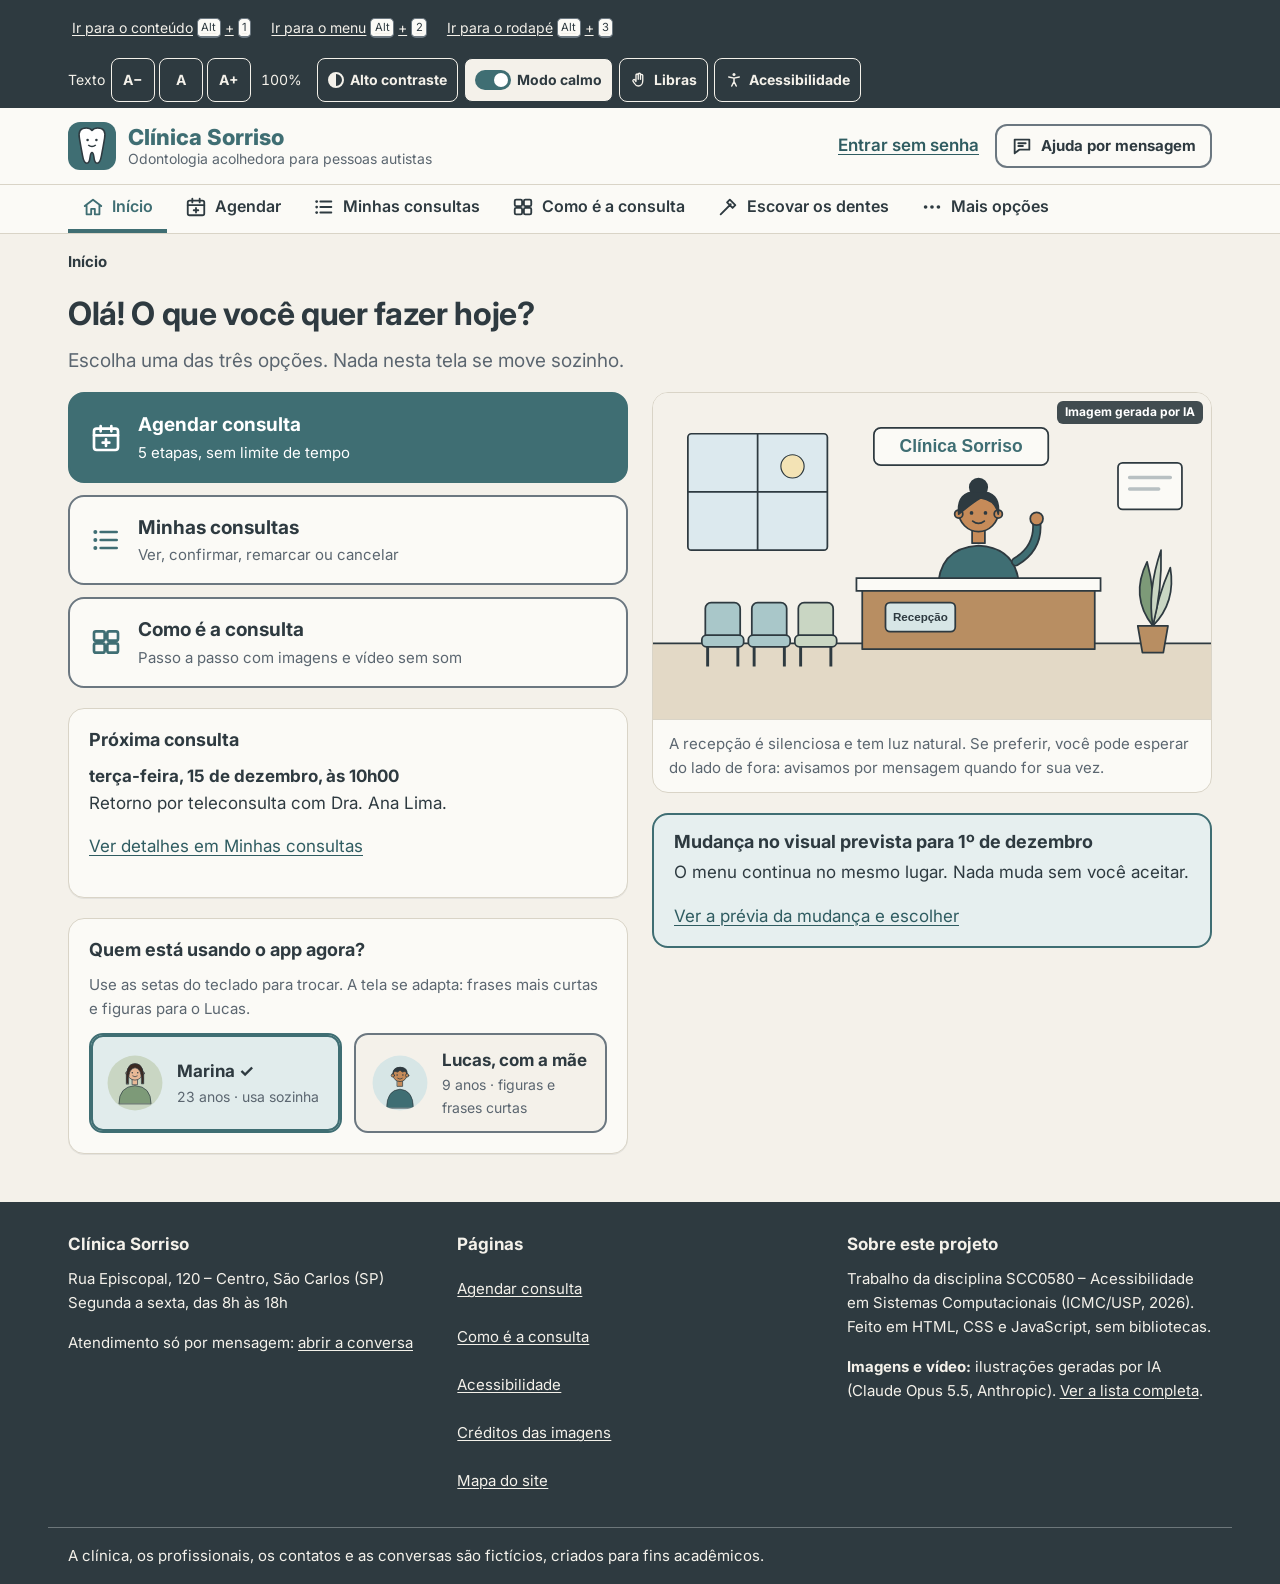
==== index.html @ 2f105e75 "Adiciona protótipo acessível da clínica para público com TEA" ====
<!doctype html>
<html lang="pt-BR" data-tema="claro" class="calmo">
<head>
<meta charset="utf-8">
<meta name="viewport" content="width=device-width, initial-scale=1">
<title>Início · Clínica Sorriso</title>
<meta name="description" content="Clínica Sorriso: agende consultas odontológicas, prepare-se com histórias sociais e fale com a clínica só por mensagem. Projeto acessível para pessoas autistas.">
<meta name="theme-color" content="#3F6E73">
<link rel="icon" href="img/logo.svg" type="image/svg+xml">
<link rel="preconnect" href="https://fonts.googleapis.com">
<link rel="preconnect" href="https://fonts.gstatic.com" crossorigin>
<link href="https://fonts.googleapis.com/css2?family=Inter:wght@400;500;600;700;800&amp;display=swap" rel="stylesheet">
<link rel="stylesheet" href="css/estilo.css">
<script>
/* Aplica as preferências salvas antes de desenhar a página (evita "piscar" de tema/tamanho). */
(function(){try{var p=JSON.parse(localStorage.getItem('sorriso:v1')||'{}').prefs||{};var h=document.documentElement;
if(p.fonte)h.style.fontSize=p.fonte+'%';if(p.tema)h.dataset.tema=p.tema;if(p.calmo===false)h.classList.remove('calmo');
if(p.espaco)h.classList.add('espaco');if(p.perfil)h.dataset.perfil=p.perfil;}catch(e){}})();
</script>
</head>
<body>

<!-- Ícones (decorativos, sempre acompanhados de texto) -->
<svg class="sprite" aria-hidden="true" focusable="false">
  <symbol id="i-inicio" viewBox="0 0 24 24"><path d="M3 11 12 4l9 7M5 10v10h5v-6h4v6h5V10" fill="none" stroke="currentColor" stroke-width="2" stroke-linecap="round" stroke-linejoin="round"/></symbol>
  <symbol id="i-agendar" viewBox="0 0 24 24"><rect x="3" y="5" width="18" height="16" rx="2" fill="none" stroke="currentColor" stroke-width="2"/><path d="M3 10h18M8 3v4M16 3v4M12 13v5M9.5 15.5h5" fill="none" stroke="currentColor" stroke-width="2" stroke-linecap="round"/></symbol>
  <symbol id="i-consultas" viewBox="0 0 24 24"><path d="M8 6h12M8 12h12M8 18h12" fill="none" stroke="currentColor" stroke-width="2" stroke-linecap="round"/><circle cx="4" cy="6" r="1.5" fill="currentColor"/><circle cx="4" cy="12" r="1.5" fill="currentColor"/><circle cx="4" cy="18" r="1.5" fill="currentColor"/></symbol>
  <symbol id="i-historia" viewBox="0 0 24 24"><rect x="3" y="4" width="8" height="7" rx="1.5" fill="none" stroke="currentColor" stroke-width="2"/><rect x="13" y="4" width="8" height="7" rx="1.5" fill="none" stroke="currentColor" stroke-width="2"/><rect x="3" y="13" width="8" height="7" rx="1.5" fill="none" stroke="currentColor" stroke-width="2"/><rect x="13" y="13" width="8" height="7" rx="1.5" fill="none" stroke="currentColor" stroke-width="2"/></symbol>
  <symbol id="i-escova" viewBox="0 0 24 24"><path d="M4 20 15 9M14 4l6 6-3 3-6-6z" fill="none" stroke="currentColor" stroke-width="2" stroke-linecap="round" stroke-linejoin="round"/></symbol>
  <symbol id="i-ajuda" viewBox="0 0 24 24"><path d="M4 5h16v11H9l-5 4z" fill="none" stroke="currentColor" stroke-width="2" stroke-linejoin="round"/><path d="M8 9h8M8 12h5" stroke="currentColor" stroke-width="2" stroke-linecap="round"/></symbol>
  <symbol id="i-mais" viewBox="0 0 24 24"><circle cx="5" cy="12" r="2" fill="currentColor"/><circle cx="12" cy="12" r="2" fill="currentColor"/><circle cx="19" cy="12" r="2" fill="currentColor"/></symbol>
  <symbol id="i-video" viewBox="0 0 24 24"><rect x="3" y="6" width="13" height="12" rx="2" fill="none" stroke="currentColor" stroke-width="2"/><path d="M16 10l5-3v10l-5-3" fill="none" stroke="currentColor" stroke-width="2" stroke-linejoin="round"/></symbol>
  <symbol id="i-ajustes" viewBox="0 0 24 24"><path d="M4 7h10M18 7h2M4 17h4M12 17h8" stroke="currentColor" stroke-width="2" stroke-linecap="round"/><circle cx="16" cy="7" r="2" fill="none" stroke="currentColor" stroke-width="2"/><circle cx="10" cy="17" r="2" fill="none" stroke="currentColor" stroke-width="2"/></symbol>
  <symbol id="i-novidades" viewBox="0 0 24 24"><path d="M12 3v3M12 18v3M3 12h3M18 12h3M6 6l2 2M16 16l2 2M6 18l2-2M16 8l2-2" stroke="currentColor" stroke-width="2" stroke-linecap="round"/></symbol>
  <symbol id="i-acess" viewBox="0 0 24 24"><circle cx="12" cy="4.5" r="2" fill="currentColor"/><path d="M5 8l7 1.5L19 8M12 9.5V14l-3 6M12 14l3 6" fill="none" stroke="currentColor" stroke-width="2" stroke-linecap="round" stroke-linejoin="round"/></symbol>
  <symbol id="i-mapa" viewBox="0 0 24 24"><path d="M9 4 3 6v14l6-2 6 2 6-2V4l-6 2zM9 4v14M15 6v14" fill="none" stroke="currentColor" stroke-width="2" stroke-linejoin="round"/></symbol>
  <symbol id="i-cadeado" viewBox="0 0 24 24"><rect x="5" y="10" width="14" height="10" rx="2" fill="none" stroke="currentColor" stroke-width="2"/><path d="M8 10V7a4 4 0 0 1 8 0v3" fill="none" stroke="currentColor" stroke-width="2"/></symbol>
  <symbol id="i-check" viewBox="0 0 24 24"><path d="M5 12.5 10 17l9-10" fill="none" stroke="currentColor" stroke-width="2.5" stroke-linecap="round" stroke-linejoin="round"/></symbol>
  <symbol id="i-alerta" viewBox="0 0 24 24"><path d="M12 3 2 20h20z" fill="none" stroke="currentColor" stroke-width="2" stroke-linejoin="round"/><path d="M12 10v4M12 17v.5" stroke="currentColor" stroke-width="2" stroke-linecap="round"/></symbol>
  <symbol id="i-som" viewBox="0 0 24 24"><path d="M4 9h4l5-4v14l-5-4H4z" fill="none" stroke="currentColor" stroke-width="2" stroke-linejoin="round"/><path d="M16 9a4 4 0 0 1 0 6" fill="none" stroke="currentColor" stroke-width="2" stroke-linecap="round"/></symbol>
  <symbol id="i-seta" viewBox="0 0 24 24"><path d="m9 6 6 6-6 6" fill="none" stroke="currentColor" stroke-width="2" stroke-linecap="round" stroke-linejoin="round"/></symbol>
  <symbol id="i-libras" viewBox="0 0 24 24"><path d="M8 13V5.5a1.5 1.5 0 0 1 3 0V11M11 10V4.5a1.5 1.5 0 0 1 3 0V11M14 10.5V6a1.5 1.5 0 0 1 3 0v7c0 4-2.5 7-6 7-2.5 0-4-1.5-5.5-4L4 13.5a1.5 1.5 0 0 1 2.5-1.6L8 14" fill="none" stroke="currentColor" stroke-width="1.8" stroke-linecap="round" stroke-linejoin="round"/></symbol>
</svg>

<!-- ============================= CABEÇALHO ============================= -->
<header class="topo" id="topo">
  <div class="barra-acess">
    <div class="largura barra-acess__linha">
      <nav class="atalhos" aria-label="Atalhos de teclado">
        <ul>
          <li><a href="#conteudo" data-pular="conteudo">Ir para o conteúdo <kbd>Alt</kbd>+<kbd>1</kbd></a></li>
          <li><a href="#menu" data-pular="menu">Ir para o menu <kbd>Alt</kbd>+<kbd>2</kbd></a></li>
          <li><a href="#rodape" data-pular="rodape">Ir para o rodapé <kbd>Alt</kbd>+<kbd>3</kbd></a></li>
        </ul>
      </nav>
      <div class="ferramentas" role="group" aria-label="Recursos de acessibilidade">
        <div class="fonte" role="group" aria-label="Tamanho do texto">
          <span class="fonte__rot" aria-hidden="true">Texto</span>
          <button type="button" class="btn-ferr" id="fonte-menos">A−<span class="sr-only"> (diminuir o texto)</span></button>
          <button type="button" class="btn-ferr" id="fonte-padrao">A<span class="sr-only"> (texto no tamanho padrão)</span></button>
          <button type="button" class="btn-ferr" id="fonte-mais">A+<span class="sr-only"> (aumentar o texto)</span></button>
          <output id="fonte-valor" class="fonte__valor" aria-live="polite">100%</output>
        </div>
        <button type="button" class="btn-ferr btn-ferr--largo" id="btn-contraste" aria-pressed="false">
          <span class="ico-contraste" aria-hidden="true"></span>Alto contraste
        </button>
        <button type="button" class="btn-ferr btn-ferr--largo" id="btn-calmo" role="switch" aria-checked="true" aria-describedby="calmo-dica">
          <span class="sw" aria-hidden="true"></span>Modo calmo
        </button>
        <span id="calmo-dica" class="sr-only">Quando ligado, nada se move sozinho na tela.</span>
        <button type="button" class="btn-ferr btn-ferr--largo" id="btn-libras">
          <svg class="ico" aria-hidden="true"><use href="#i-libras"/></svg>Libras
        </button>
        <a class="btn-ferr btn-ferr--largo ferr-acess" href="#/acessibilidade">
          <svg class="ico" aria-hidden="true"><use href="#i-acess"/></svg>Acessibilidade
        </a>
      </div>
    </div>
  </div>

  <div class="largura marca-linha">
    <a class="marca" href="#/inicio">
      <img src="img/logo.svg" alt="" width="48" height="48">
      <span class="marca__txt"><span class="marca__nome">Clínica Sorriso</span><span class="marca__sub">Odontologia acolhedora para pessoas autistas</span></span>
      <span class="sr-only">(página inicial)</span>
    </a>
    <div class="marca-linha__acoes">
      <a class="usuario" href="#/entrar" id="link-usuario">Entrar sem senha</a>
      <a class="btn btn--sec btn--peq" href="#/ajuda">
        <svg class="ico" aria-hidden="true"><use href="#i-ajuda"/></svg>Ajuda por mensagem
      </a>
    </div>
  </div>

  <nav id="menu" class="menu" aria-label="Menu principal" tabindex="-1">
    <div class="largura">
      <ul class="menu__lista">
        <li><a class="menu__item" href="#/inicio" data-rota="inicio"><svg class="ico" aria-hidden="true"><use href="#i-inicio"/></svg><span>Início</span></a></li>
        <li><a class="menu__item" href="#/agendar" data-rota="agendar"><svg class="ico" aria-hidden="true"><use href="#i-agendar"/></svg><span>Agendar</span></a></li>
        <li><a class="menu__item" href="#/consultas" data-rota="consultas"><svg class="ico" aria-hidden="true"><use href="#i-consultas"/></svg><span>Minhas consultas</span></a></li>
        <li class="so-largo"><a class="menu__item" href="#/como-e" data-rota="como-e"><svg class="ico" aria-hidden="true"><use href="#i-historia"/></svg><span>Como é a consulta</span></a></li>
        <li class="so-largo"><a class="menu__item" href="#/atividades" data-rota="atividades"><svg class="ico" aria-hidden="true"><use href="#i-escova"/></svg><span>Escovar os dentes</span></a></li>
        <li class="menu__mais">
          <button type="button" class="menu__item" id="btn-mais" aria-expanded="false" aria-controls="submenu-mais">
            <svg class="ico" aria-hidden="true"><use href="#i-mais"/></svg><span>Mais opções</span>
          </button>
          <ul class="submenu" id="submenu-mais" hidden>
            <li class="so-estreito"><a href="#/como-e" data-rota="como-e"><svg class="ico" aria-hidden="true"><use href="#i-historia"/></svg>Como é a consulta</a></li>
            <li class="so-estreito"><a href="#/atividades" data-rota="atividades"><svg class="ico" aria-hidden="true"><use href="#i-escova"/></svg>Escovar os dentes</a></li>
            <li><a href="#/teleconsulta" data-rota="teleconsulta"><svg class="ico" aria-hidden="true"><use href="#i-video"/></svg>Teleconsulta</a></li>
            <li><a href="#/ajuda" data-rota="ajuda"><svg class="ico" aria-hidden="true"><use href="#i-ajuda"/></svg>Ajuda por mensagem</a></li>
            <li><a href="#/novidades" data-rota="novidades"><svg class="ico" aria-hidden="true"><use href="#i-novidades"/></svg>Novidades do app</a></li>
            <li><a href="#/ajustes" data-rota="ajustes"><svg class="ico" aria-hidden="true"><use href="#i-ajustes"/></svg>Preferências</a></li>
            <li><a href="#/acessibilidade" data-rota="acessibilidade"><svg class="ico" aria-hidden="true"><use href="#i-acess"/></svg>Acessibilidade</a></li>
            <li><a href="#/mapa" data-rota="mapa"><svg class="ico" aria-hidden="true"><use href="#i-mapa"/></svg>Mapa do site</a></li>
          </ul>
        </li>
      </ul>
    </div>
  </nav>
</header>

<div class="faixa-bloqueio" id="faixa-bloqueio" hidden>
  <div class="largura faixa-bloqueio__linha">
    <svg class="ico" aria-hidden="true"><use href="#i-cadeado"/></svg>
    <p><strong>Modo bloqueado ligado.</strong> Só “Como é a consulta” e “Escovar os dentes” estão abertos.</p>
    <button type="button" class="btn btn--sec btn--peq" id="btn-desbloquear">Desbloquear (adulto)</button>
  </div>
</div>

<!-- ============================= CONTEÚDO ============================= -->
<main id="conteudo" tabindex="-1">
  <div class="largura">
    <nav class="trilha" aria-label="Você está aqui">
      <ol id="trilha-lista"></ol>
    </nav>
    <p class="mensagem-geral" id="mensagem-geral" role="status" aria-live="polite"></p>

    <!-- ===================== INÍCIO ===================== -->
    <section class="vista" data-rota="inicio" aria-labelledby="t-inicio">
      <div class="inicio-topo">
        <div>
          <h1 id="t-inicio" tabindex="-1"><span id="saudacao">Olá!</span> O que você quer fazer hoje?</h1>
          <p class="lead txt-marina">Escolha uma das três opções. Nada nesta tela se move sozinho.</p>
          <p class="lead txt-lucas">Escolha uma opção. Você pode ver a consulta antes de ir.</p>
        </div>
      </div>

      <div class="grade-inicio">
        <div class="pilha">
          <ul class="acoes" aria-label="Ações principais">
            <li class="txt-marina"><a class="acao acao--prim" href="#/agendar"><svg class="ico" aria-hidden="true"><use href="#i-agendar"/></svg><span><strong>Agendar consulta</strong><small>5 etapas, sem limite de tempo</small></span></a></li>
            <li class="txt-marina"><a class="acao" href="#/consultas"><svg class="ico" aria-hidden="true"><use href="#i-consultas"/></svg><span><strong>Minhas consultas</strong><small>Ver, confirmar, remarcar ou cancelar</small></span></a></li>
            <li class="txt-marina"><a class="acao" href="#/como-e"><svg class="ico" aria-hidden="true"><use href="#i-historia"/></svg><span><strong>Como é a consulta</strong><small>Passo a passo com imagens e vídeo sem som</small></span></a></li>
            <li class="txt-lucas"><a class="acao acao--prim" href="#/como-e"><svg class="ico" aria-hidden="true"><use href="#i-historia"/></svg><span><strong>Ver como é a consulta</strong><small>4 passos com figuras</small></span></a></li>
            <li class="txt-lucas"><a class="acao" href="#/atividades"><svg class="ico" aria-hidden="true"><use href="#i-escova"/></svg><span><strong>Escovar os dentes</strong><small>5 passos. Depois acaba.</small></span></a></li>
            <li class="txt-lucas"><a class="acao" href="#/consultas"><svg class="ico" aria-hidden="true"><use href="#i-consultas"/></svg><span><strong>Minha próxima consulta</strong><small>Dia, hora e com quem</small></span></a></li>
          </ul>

          <section class="cartao" aria-labelledby="t-prox">
            <h2 id="t-prox" class="cartao__tit">Próxima consulta</h2>
            <div id="prox-consulta"></div>
          </section>

          <section class="cartao cartao--perfil" aria-labelledby="t-perfil">
            <h2 id="t-perfil" class="cartao__tit">Quem está usando o app agora?</h2>
            <p class="dica" id="perfil-dica">Use as setas do teclado para trocar. A tela se adapta: frases mais curtas e figuras para o Lucas.</p>
            <div class="perfis" role="radiogroup" aria-labelledby="t-perfil" aria-describedby="perfil-dica" data-radiogroup="perfil">
              <div role="radio" aria-checked="true" tabindex="0" data-valor="marina" class="perfil">
                <img src="img/avatar-marina.svg" alt="Avatar da Marina: mulher de cabelo escuro e longo, blusa verde" width="64" height="64">
                <span><strong>Marina</strong><small>23 anos · usa sozinha</small></span>
              </div>
              <div role="radio" aria-checked="false" tabindex="-1" data-valor="lucas" class="perfil">
                <img src="img/avatar-lucas.svg" alt="Avatar do Lucas: menino de cabelo curto e camiseta azul-petróleo" width="64" height="64">
                <span><strong>Lucas, com a mãe</strong><small>9 anos · figuras e frases curtas</small></span>
              </div>
            </div>
          </section>
        </div>

        <div class="pilha">
          <figure class="fig">
            <span class="credito">Imagem gerada por IA</span>
            <img src="img/recepcao.svg" width="960" height="560" alt="Recepção da Clínica Sorriso: recepcionista acenando atrás do balcão, três cadeiras vazias, uma planta e janela com luz suave.">
            <figcaption>A recepção é silenciosa e tem luz natural. Se preferir, você pode esperar do lado de fora: avisamos por mensagem quando for sua vez.</figcaption>
          </figure>
          <aside class="aviso aviso--info" aria-labelledby="t-novid-curto">
            <h2 id="t-novid-curto" class="aviso__tit">Mudança no visual prevista para 1º de dezembro</h2>
            <p>O menu continua no mesmo lugar. Nada muda sem você aceitar.</p>
            <p><a href="#/novidades">Ver a prévia da mudança e escolher</a></p>
          </aside>
        </div>
      </div>
    </section>

    <!-- ===================== AGENDAR (caminho feliz) ===================== -->
    <section class="vista" data-rota="agendar" aria-labelledby="t-agendar" hidden>
      <h1 id="t-agendar" tabindex="-1">Agendar consulta</h1>
      <p class="lead">São 5 etapas. Não há limite de tempo: o que você preenche fica salvo neste aparelho, e você pode continuar depois.</p>

      <ol class="etapas" aria-label="Etapas do agendamento" id="etapas">
        <li data-etapa="1"><span class="etapas__n">1</span><span class="etapas__t">O quê</span></li>
        <li data-etapa="2"><span class="etapas__n">2</span><span class="etapas__t">Quando</span></li>
        <li data-etapa="3"><span class="etapas__n">3</span><span class="etapas__t">Conforto</span></li>
        <li data-etapa="4"><span class="etapas__n">4</span><span class="etapas__t">Seus dados</span></li>
        <li data-etapa="5"><span class="etapas__n">5</span><span class="etapas__t">Revisar</span></li>
      </ol>
      <p class="progresso-txt" id="progresso-txt">Etapa 1 de 5</p>

      <div class="resumo-erros" id="resumo-erros" tabindex="-1" hidden role="alert" aria-labelledby="resumo-erros-tit">
        <h2 id="resumo-erros-tit"><svg class="ico" aria-hidden="true"><use href="#i-alerta"/></svg><span></span></h2>
        <ul></ul>
      </div>

      <div class="aviso aviso--info" id="aviso-retomar" hidden>
        <p id="aviso-retomar-txt"></p>
        <button type="button" class="btn btn--sec btn--peq" id="btn-recomecar">Apagar o que preenchi e começar de novo</button>
      </div>

      <form id="form-agendar" novalidate>
        <!-- Etapa 1 -->
        <div class="etapa" data-etapa="1">
          <h2 tabindex="-1">Etapa 1 de 5: o que você precisa</h2>
          <fieldset class="campo-grupo" id="g-para">
            <legend>Para quem é a consulta? <span class="obrig">(obrigatório)</span></legend>
            <div class="opcoes">
              <label class="opcao"><input type="radio" name="para" value="mim" required><span>Para mim</span></label>
              <label class="opcao"><input type="radio" name="para" value="dependente"><span>Para um dependente (filho, filha ou pessoa sob minha responsabilidade)</span></label>
            </div>
            <p class="erro" id="erro-para" hidden></p>
          </fieldset>

          <div id="bloco-dependente" hidden>
            <div class="campo">
              <label for="dep-nome">Nome do dependente <span class="obrig">(obrigatório)</span></label>
              <input id="dep-nome" name="depNome" type="text" autocomplete="off" placeholder="Exemplo: Lucas Ferreira" aria-describedby="dep-nome-dica">
              <p class="dica" id="dep-nome-dica">Nome e sobrenome, como está no documento.</p>
              <p class="erro" id="erro-dep-nome" hidden></p>
            </div>
            <div class="campo">
              <label for="dep-nasc">Data de nascimento do dependente <span class="obrig">(obrigatório)</span></label>
              <input id="dep-nasc" name="depNasc" type="text" inputmode="numeric" placeholder="dd/mm/aaaa" maxlength="10" data-mascara="data" aria-describedby="dep-nasc-dica">
              <p class="dica" id="dep-nasc-dica">Só números. As barras aparecem sozinhas. Exemplo: 05/08/2017.</p>
              <p class="erro" id="erro-dep-nasc" hidden></p>
            </div>
          </div>

          <fieldset class="campo-grupo" id="g-tipo">
            <legend>Tipo de consulta <span class="obrig">(obrigatório)</span></legend>
            <div class="opcoes opcoes--cartao">
              <label class="opcao"><input type="radio" name="tipo" value="avaliacao"><span><strong>Avaliação e limpeza</strong><small>Cerca de 40 minutos. A dentista olha os dentes e faz a limpeza.</small></span></label>
              <label class="opcao"><input type="radio" name="tipo" value="retorno"><span><strong>Retorno</strong><small>Cerca de 20 minutos. Continuação de um tratamento.</small></span></label>
              <label class="opcao"><input type="radio" name="tipo" value="dor"><span><strong>Dor ou dente quebrado</strong><small>Cerca de 30 minutos. Atendimento no mesmo dia ou no dia seguinte.</small></span></label>
            </div>
            <p class="erro" id="erro-tipo" hidden></p>
          </fieldset>

          <fieldset class="campo-grupo" id="g-formato">
            <legend>Como você quer ser atendido? <span class="obrig">(obrigatório)</span></legend>
            <div class="opcoes">
              <label class="opcao"><input type="radio" name="formato" value="presencial"><span><strong>Na clínica</strong><small>Rua Episcopal, 120 – térreo, com rampa</small></span></label>
              <label class="opcao"><input type="radio" name="formato" value="tele"><span><strong>Teleconsulta</strong><small>Por vídeo, só áudio ou só mensagens. Você escolhe no dia. A câmera começa desligada.</small></span></label>
            </div>
            <p class="erro" id="erro-formato" hidden></p>
          </fieldset>
        </div>

        <!-- Etapa 2 -->
        <div class="etapa" data-etapa="2" hidden>
          <h2 tabindex="-1">Etapa 2 de 5: com quem e quando</h2>
          <fieldset class="campo-grupo" id="g-prof">
            <legend>Com qual profissional? <span class="obrig">(obrigatório)</span></legend>
            <div class="profs">
              <div class="prof">
                <img src="img/dra-ana.svg" width="320" height="320" alt="Retrato ilustrado da Dra. Ana Lima: mulher de óculos, cabelo castanho preso e jaleco branco.">
                <label class="opcao opcao--prof"><input type="radio" name="prof" value="ana"><span><strong>Dra. Ana Lima</strong><small>Clínica geral · atende adultos e adolescentes autistas há 8 anos · avisa antes de cada etapa</small></span></label>
              </div>
              <div class="prof">
                <img src="img/dr-rafael.svg" width="320" height="320" alt="Retrato ilustrado do Dr. Rafael Souza: homem negro de cabelo cacheado, barba curta e jaleco branco.">
                <label class="opcao opcao--prof"><input type="radio" name="prof" value="rafael"><span><strong>Dr. Rafael Souza</strong><small>Odontopediatria · crianças até 14 anos · deixa a criança tocar nos instrumentos antes</small></span></label>
              </div>
              <div class="prof">
                <img src="img/dra-helena.svg" width="320" height="320" alt="Retrato ilustrado da Dra. Helena Prado: mulher de cabelo longo e claro e jaleco branco.">
                <label class="opcao opcao--prof"><input type="radio" name="prof" value="helena"><span><strong>Dra. Helena Prado</strong><small>Ortodontia (aparelhos) · atende em horários de pouco movimento</small></span></label>
              </div>
            </div>
            <p class="erro" id="erro-prof" hidden></p>
          </fieldset>

          <div class="campo-grupo" id="g-dia">
            <h3 class="legenda" id="rot-dia">Escolha o dia <span class="obrig">(obrigatório)</span></h3>
            <p class="dica" id="dica-dia">Use as setas para mudar de dia. Mostramos só dias com horário livre.</p>
            <div class="chips" role="radiogroup" aria-labelledby="rot-dia" aria-describedby="dica-dia" aria-required="true" id="rg-dia" data-radiogroup="dia"></div>
            <p class="erro" id="erro-dia" hidden></p>
          </div>

          <div class="campo-grupo" id="g-hora">
            <h3 class="legenda" id="rot-hora">Escolha o horário <span class="obrig">(obrigatório)</span></h3>
            <p class="dica" id="dica-hora">Escolha primeiro o profissional e o dia.</p>
            <div class="chips" role="radiogroup" aria-labelledby="rot-hora" aria-describedby="dica-hora" aria-required="true" id="rg-hora" data-radiogroup="hora"></div>
            <p class="erro" id="erro-hora" hidden></p>
          </div>
        </div>

        <!-- Etapa 3 -->
        <div class="etapa" data-etapa="3" hidden>
          <h2 tabindex="-1">Etapa 3 de 5: como deixar a visita mais confortável</h2>
          <p>Esta etapa é opcional. A equipe recebe estas escolhas antes da consulta.</p>
          <fieldset class="campo-grupo">
            <legend>Marque o que ajuda você</legend>
            <div class="opcoes">
              <label class="opcao opcao--check"><input type="checkbox" name="conforto" value="silencio"><span>Sala mais silenciosa, sem música ambiente</span></label>
              <label class="opcao opcao--check"><input type="checkbox" name="conforto" value="luz"><span>Luz mais baixa e óculos escuros à disposição</span></label>
              <label class="opcao opcao--check"><input type="checkbox" name="conforto" value="avisar"><span>A dentista avisa antes de cada etapa e de cada barulho</span></label>
              <label class="opcao opcao--check"><input type="checkbox" name="conforto" value="esperar"><span>Esperar do lado de fora e receber mensagem quando for a vez</span></label>
              <label class="opcao opcao--check"><input type="checkbox" name="conforto" value="pausa"><span>Combinar um sinal para pedir pausa (levantar a mão)</span></label>
              <label class="opcao opcao--check"><input type="checkbox" name="conforto" value="fones"><span>Usar meus fones abafadores durante a consulta</span></label>
            </div>
          </fieldset>
          <div class="campo">
            <label for="obs">Algo mais que a equipe deve saber? <span class="opc">(opcional)</span></label>
            <textarea id="obs" name="obs" rows="4" maxlength="300" placeholder="Exemplo: não gosto do sabor de menta; prefiro que não toquem no meu rosto sem avisar." aria-describedby="obs-cont"></textarea>
            <p class="dica" id="obs-cont" aria-live="polite">Você pode escrever até 300 caracteres. Restam 300.</p>
          </div>
        </div>

        <!-- Etapa 4 -->
        <div class="etapa" data-etapa="4" hidden>
          <h2 tabindex="-1">Etapa 4 de 5: seus dados</h2>
          <div class="aviso aviso--ok" id="dados-salvos" hidden>
            <p><strong>Usamos os dados que você já salvou.</strong> Confira e mude o que precisar. Não há CAPTCHA nem senha.</p>
          </div>
          <p id="dados-entrar"><a href="#/entrar">Já tem cadastro? Entre sem senha, por um link no e-mail</a>, e os campos são preenchidos para você.</p>
          <p class="dica">Todos os campos desta etapa são obrigatórios, exceto quando indicado.</p>
          <div class="campo">
            <label for="nome">Nome completo</label>
            <input id="nome" name="nome" type="text" autocomplete="name" placeholder="Exemplo: Marina Oliveira" aria-required="true" aria-describedby="erro-nome">
            <p class="erro" id="erro-nome" hidden></p>
          </div>
          <div class="campo campo--meio">
            <label for="nasc">Data de nascimento</label>
            <input id="nasc" name="nasc" type="text" inputmode="numeric" autocomplete="bday" placeholder="dd/mm/aaaa" maxlength="10" data-mascara="data" aria-required="true" aria-describedby="nasc-dica erro-nasc">
            <p class="dica" id="nasc-dica">Só números. Exemplo: 14/03/2003.</p>
            <p class="erro" id="erro-nasc" hidden></p>
          </div>
          <div class="campo campo--meio">
            <label for="cpf">CPF</label>
            <input id="cpf" name="cpf" type="text" inputmode="numeric" placeholder="000.000.000-00" maxlength="14" data-mascara="cpf" aria-required="true" aria-describedby="cpf-dica erro-cpf">
            <p class="dica" id="cpf-dica">11 números. Pontos e traço aparecem sozinhos. Exemplo: 123.456.789-09.</p>
            <p class="erro" id="erro-cpf" hidden></p>
          </div>
          <div class="campo campo--meio">
            <label for="cel">Celular com DDD</label>
            <input id="cel" name="cel" type="tel" inputmode="numeric" autocomplete="tel-national" placeholder="(16) 99999-9999" maxlength="15" data-mascara="cel" aria-required="true" aria-describedby="cel-dica erro-cel">
            <p class="dica" id="cel-dica">Usamos só para mensagens de texto. Nunca ligamos sem você pedir.</p>
            <p class="erro" id="erro-cel" hidden></p>
          </div>
          <div class="campo campo--meio">
            <label for="email">E-mail</label>
            <input id="email" name="email" type="email" autocomplete="email" placeholder="exemplo@email.com" aria-required="true" aria-describedby="erro-email">
            <p class="erro" id="erro-email" hidden></p>
          </div>
          <fieldset class="campo-grupo" id="g-avisos">
            <legend>Como você quer receber os lembretes? <span class="opc">(escolha um ou mais)</span></legend>
            <div class="opcoes">
              <label class="opcao opcao--check"><input type="checkbox" name="avisos" value="email" checked><span>E-mail</span></label>
              <label class="opcao opcao--check"><input type="checkbox" name="avisos" value="sms"><span>Mensagem de texto (SMS)</span></label>
              <label class="opcao opcao--check"><input type="checkbox" name="avisos" value="whatsapp"><span>WhatsApp (só mensagem escrita)</span></label>
            </div>
            <p class="erro" id="erro-avisos" hidden></p>
          </fieldset>
          <div class="campo">
            <label class="opcao opcao--check opcao--solta" id="g-lgpd"><input type="checkbox" id="lgpd" name="lgpd" aria-describedby="lgpd-dica erro-lgpd"><span>Concordo que a Clínica Sorriso use estes dados só para marcar e lembrar a consulta.</span></label>
            <p class="dica" id="lgpd-dica">Seus dados não são vendidos nem usados para propaganda (Lei Geral de Proteção de Dados).</p>
            <p class="erro" id="erro-lgpd" hidden></p>
          </div>
        </div>

        <!-- Etapa 5 -->
        <div class="etapa" data-etapa="5" hidden>
          <h2 tabindex="-1">Etapa 5 de 5: confira antes de confirmar</h2>
          <p>Leia com calma. Para mudar algo, use o botão “Alterar” ao lado do item.</p>
          <dl class="resumo" id="resumo-agendamento"></dl>
          <div class="aviso aviso--info">
            <h3 class="aviso__tit">O que acontece quando você tocar em “Confirmar agendamento”</h3>
            <ol>
              <li>A consulta fica marcada e aparece em “Minhas consultas”.</li>
              <li>Você recebe um resumo pelos canais que escolheu.</li>
              <li>Você pode remarcar ou cancelar até 24 horas antes, sem custo e sem precisar ligar.</li>
            </ol>
          </div>
        </div>

        <div class="form-acoes">
          <button type="button" class="btn btn--sec" id="btn-voltar">Voltar para a etapa anterior</button>
          <button type="submit" class="btn btn--prim" id="btn-avancar">Continuar para a etapa 2</button>
        </div>
        <p class="salvo" id="salvo"></p>
      </form>
    </section>

    <!-- ===================== CONFIRMADO ===================== -->
    <section class="vista" data-rota="confirmado" aria-labelledby="t-confirmado" hidden>
      <div class="confirmado">
        <figure class="fig fig--peq">
          <span class="credito">Imagem gerada por IA</span>
          <img src="img/confirmado.svg" width="520" height="360" alt="Calendário com um grande sinal verde de confirmado.">
        </figure>
        <div>
          <h1 id="t-confirmado" tabindex="-1">Pronto! Sua consulta está marcada</h1>
          <p class="lead">Guardamos tudo em “Minhas consultas”. Abaixo está exatamente o que vai acontecer.</p>
        </div>
      </div>
      <div class="grade-2">
        <section class="cartao" aria-labelledby="t-conf-resumo">
          <h2 id="t-conf-resumo" class="cartao__tit">Resumo da consulta</h2>
          <dl class="resumo resumo--fixo" id="conf-resumo"></dl>
          <div class="botoes">
            <button type="button" class="btn btn--prim" id="btn-ics">Baixar lembrete para a agenda (arquivo .ics)</button>
            <a class="btn btn--sec" href="#/como-e">Ver como é a consulta, passo a passo</a>
          </div>
        </section>
        <section class="cartao" aria-labelledby="t-conf-depois">
          <h2 id="t-conf-depois" class="cartao__tit">O que acontece agora</h2>
          <ol class="passos-lista" id="conf-depois"></ol>
        </section>
      </div>
      <section class="cartao" aria-labelledby="t-chegar" id="bloco-chegar">
        <h2 id="t-chegar" class="cartao__tit">Como chegar</h2>
        <div class="grade-2 grade-2--meio">
          <figure class="fig">
            <span class="credito">Imagem gerada por IA</span>
            <img src="img/fachada.svg" width="960" height="520" alt="Fachada térrea da Clínica Sorriso, número 120, com porta de vidro, rampa com corrimão, placa de acessibilidade e uma árvore na calçada.">
          </figure>
          <div>
            <p><strong>Endereço:</strong> Rua Episcopal, 120 – Centro, São Carlos (SP). Prédio térreo, com rampa.</p>
            <p><strong>Ao chegar:</strong> a porta é de vidro e abre para dentro. A recepção fica logo à frente. Diga seu nome ou mostre a tela “Minhas consultas”.</p>
            <p><strong>Barulho:</strong> a rua tem pouco movimento antes das 10h.</p>
            <p><a href="https://www.openstreetmap.org/search?query=Rua%20Episcopal%2C%20S%C3%A3o%20Carlos%2C%20SP" target="_blank" rel="noopener">Abrir a rua no mapa OpenStreetMap <span class="sr-only">(abre em nova aba)</span><span aria-hidden="true"> ↗ (nova aba)</span></a></p>
          </div>
        </div>
      </section>
    </section>

    <!-- ===================== MINHAS CONSULTAS ===================== -->
    <section class="vista" data-rota="consultas" aria-labelledby="t-consultas" hidden>
      <h1 id="t-consultas" tabindex="-1">Minhas consultas</h1>
      <p class="lead">Aqui ficam as consultas marcadas e as que já aconteceram.</p>
      <div class="abas" data-abas>
        <div role="tablist" aria-label="Tipo de lista" class="abas__lista">
          <button role="tab" id="aba-proximas" aria-selected="true" aria-controls="painel-proximas" tabindex="0" type="button">Próximas</button>
          <button role="tab" id="aba-anteriores" aria-selected="false" aria-controls="painel-anteriores" tabindex="-1" type="button">Anteriores</button>
        </div>
        <div role="tabpanel" id="painel-proximas" aria-labelledby="aba-proximas" tabindex="0">
          <ul class="lista-consultas" id="lista-proximas"></ul>
        </div>
        <div role="tabpanel" id="painel-anteriores" aria-labelledby="aba-anteriores" tabindex="0" hidden>
          <ul class="lista-consultas" id="lista-anteriores"></ul>
        </div>
      </div>
    </section>

    <!-- ===================== COMO É A CONSULTA ===================== -->
    <section class="vista" data-rota="como-e" aria-labelledby="t-como" hidden>
      <h1 id="t-como" tabindex="-1">Como é a consulta</h1>
      <p class="lead">Conheça a consulta antes de ir. Escolha o formato que preferir: figuras, vídeo sem som ou a sala e o kit sensorial.</p>
      <div class="abas" data-abas>
        <div role="tablist" aria-label="Formatos da explicação" class="abas__lista">
          <button role="tab" id="aba-passos" aria-selected="true" aria-controls="painel-passos" tabindex="0" type="button">Passo a passo com figuras</button>
          <button role="tab" id="aba-video" aria-selected="false" aria-controls="painel-video" tabindex="-1" type="button">Vídeo (sem som, com legendas)</button>
          <button role="tab" id="aba-sala" aria-selected="false" aria-controls="painel-sala" tabindex="-1" type="button">A sala e o kit sensorial</button>
        </div>

        <div role="tabpanel" id="painel-passos" aria-labelledby="aba-passos" tabindex="-1">
          <div class="historia" id="historia">
            <p class="historia__cont" id="historia-cont" aria-live="polite">Passo 1 de 4</p>
            <div class="historia__palco">
              <img id="historia-img" src="img/picto-1-chegar.svg" width="240" height="240" alt="">
              <div>
                <h2 id="historia-tit" class="historia__tit"></h2>
                <p id="historia-txt" class="historia__txt"></p>
                <button type="button" class="btn btn--sec btn--peq" id="btn-ouvir-passo"><svg class="ico" aria-hidden="true"><use href="#i-som"/></svg><span>Ouvir este passo</span></button>
              </div>
            </div>
            <ol class="historia__trilha" aria-label="Todos os passos" id="historia-trilha"></ol>
            <div class="form-acoes">
              <button type="button" class="btn btn--sec" id="hist-ant">Passo anterior</button>
              <button type="button" class="btn btn--prim" id="hist-prox">Próximo passo</button>
            </div>
            <p class="dica">Dica: com o foco nos botões, as setas ← e → também mudam o passo.</p>
          </div>
        </div>

        <div role="tabpanel" id="painel-video" aria-labelledby="aba-video" tabindex="-1" hidden>
          <div class="video">
            <span class="credito">Vídeo gerado por IA</span>
            <video id="video-historia" controls preload="metadata" playsinline muted poster="media/historia-da-consulta-capa.jpg" width="1280" height="720" aria-describedby="video-desc">
              <source src="media/historia-da-consulta.mp4" type="video/mp4">
              <track kind="captions" src="media/historia-da-consulta.vtt" srclang="pt-BR" label="Português (legendas)" default>
              Seu navegador não mostra vídeos. Leia a transcrição abaixo.
            </video>
          </div>
          <p id="video-desc" class="dica">O vídeo não começa sozinho e não tem som. Ele dura 32 segundos. As legendas já vêm ligadas. Use os controles do vídeo para tocar, pausar, voltar e ver em tela cheia.</p>
          <div class="video-controles" role="group" aria-label="Controles extras do vídeo">
            <button type="button" class="btn btn--sec btn--peq" id="vid-play">Tocar o vídeo</button>
            <button type="button" class="btn btn--sec btn--peq" id="vid-voltar">Voltar 5 segundos</button>
            <button type="button" class="btn btn--sec btn--peq" id="vid-legenda" aria-pressed="true">Legendas ligadas</button>
            <label class="vel">Velocidade
              <select id="vid-vel">
                <option value="0.75">Mais devagar (0,75×)</option>
                <option value="1" selected>Normal (1×)</option>
              </select>
            </label>
          </div>
          <details class="transcricao">
            <summary>Ler a transcrição completa do vídeo, com a descrição das imagens</summary>
            <ol>
              <li><strong>Abertura (0 a 4 s).</strong> Um dente sorridente e o título “Como é uma consulta no dentista. São 4 passos.”</li>
              <li><strong>Passo 1 (4 a 11 s).</strong> Imagem: Lucas e a mãe em pé na recepção, ao lado de três cadeiras; um relógio na parede. Texto: “Você chega com sua mãe e fala seu nome na recepção. Depois, você espera sentado. A espera dura cerca de 10 minutos.”</li>
              <li><strong>Passo 2 (11 a 18 s).</strong> Imagem: Lucas sentado na cadeira do dentista; a Dra. Ana acena e um balão diz “Vou deitar a cadeira”. Texto: “Você senta na cadeira. A Dra. Ana avisa antes de deitar a cadeira um pouco para trás.”</li>
              <li><strong>Passo 3 (18 a 25 s).</strong> Imagem: uma luz acesa sobre Lucas, que usa óculos escuros; um balão diz “A luz é forte e não esquenta”. Texto: “Uma luz forte acende em cima de você. Ela não esquenta. Você pode usar óculos escuros e fones abafadores.”</li>
              <li><strong>Passo 4 (25 a 32 s).</strong> Imagem: Lucas acena ao lado da mãe, perto de uma casa; um balão diz “Acabou!”. Texto: “A Dra. Ana diz: acabou! Você levanta e vai para casa com sua mãe.”</li>
            </ol>
          </details>
        </div>

        <div role="tabpanel" id="painel-sala" aria-labelledby="aba-sala" tabindex="-1" hidden>
          <div class="grade-2 grade-2--meio">
            <figure class="fig">
              <span class="credito">Imagem gerada por IA</span>
              <img src="img/sala-atendimento.svg" width="960" height="560" alt="Sala 3 de atendimento: cadeira odontológica reclinável azul-petróleo, luminária desligada, armário claro e janela com persiana.">
              <figcaption>Sala 3, no térreo. A janela tem persiana para diminuir a luz.</figcaption>
            </figure>
            <div>
              <h2>Você pode pedir</h2>
              <ul class="lista-check">
                <li>Conhecer a sala e tocar nos instrumentos antes de começar.</li>
                <li>Que a dentista explique cada barulho antes de ligar o aparelho.</li>
                <li>Uma pausa, levantando a mão. A dentista para na hora.</li>
                <li>Que a consulta seja dividida em mais de um dia.</li>
              </ul>
            </div>
          </div>
          <div class="grade-2 grade-2--meio">
            <figure class="fig">
              <span class="credito">Imagem gerada por IA</span>
              <img src="img/kit-sensorial.svg" width="900" height="500" alt="Kit sensorial sobre uma mesa: fones abafadores de ruído, óculos escuros, bolinha de apertar e garrafa de água, cada um com seu nome escrito embaixo.">
            </figure>
            <div>
              <h2>Kit sensorial da clínica</h2>
              <p>Fica na recepção. Peça quando chegar. Você também pode levar o seu.</p>
              <ul>
                <li><strong>Fones abafadores:</strong> diminuem o barulho do motor.</li>
                <li><strong>Óculos escuros:</strong> para a luz forte.</li>
                <li><strong>Bolinha de apertar:</strong> para as mãos.</li>
                <li><strong>Água:</strong> para enxaguar a boca quando quiser.</li>
              </ul>
            </div>
          </div>
        </div>
      </div>
    </section>

    <!-- ===================== TELECONSULTA ===================== -->
    <section class="vista" data-rota="teleconsulta" aria-labelledby="t-tele" hidden>
      <h1 id="t-tele" tabindex="-1">Teleconsulta</h1>
      <div id="tele-preparo">
        <div class="grade-2">
          <div>
            <div class="cartao">
              <h2 class="cartao__tit">Sua teleconsulta</h2>
              <dl class="resumo resumo--fixo" id="tele-info"></dl>
            </div>
            <div class="campo-grupo">
              <h2 class="legenda" id="rot-canal">Como você quer participar?</h2>
              <p class="dica" id="dica-canal">Você pode trocar a qualquer momento durante a consulta. Use as setas para escolher.</p>
              <div class="canais" role="radiogroup" aria-labelledby="rot-canal" aria-describedby="dica-canal" data-radiogroup="canal">
                <div role="radio" aria-checked="false" tabindex="-1" data-valor="video" class="canal"><svg class="ico" aria-hidden="true"><use href="#i-video"/></svg><span><strong>Vídeo</strong><small>Você vê a dentista. Sua câmera só liga se você quiser.</small></span></div>
                <div role="radio" aria-checked="false" tabindex="-1" data-valor="audio" class="canal"><svg class="ico" aria-hidden="true"><use href="#i-som"/></svg><span><strong>Só áudio</strong><small>Como uma ligação, com legendas na tela.</small></span></div>
                <div role="radio" aria-checked="true" tabindex="0" data-valor="chat" class="canal"><svg class="ico" aria-hidden="true"><use href="#i-ajuda"/></svg><span><strong>Só mensagens</strong><small>Tudo por escrito. Sem falar e sem câmera.</small></span></div>
              </div>
            </div>
            <div class="pilha pilha--peq">
              <button type="button" class="interruptor" role="switch" aria-checked="false" id="sw-camera"><span><strong>Câmera</strong><small>Começa desligada. Ninguém vê você se ela estiver desligada.</small></span><span class="sw" aria-hidden="true"></span></button>
              <button type="button" class="interruptor" role="switch" aria-checked="false" id="sw-autoimagem"><span><strong>Ver minha própria imagem</strong><small>Desligado: você não se vê na tela.</small></span><span class="sw" aria-hidden="true"></span></button>
              <button type="button" class="interruptor" role="switch" aria-checked="true" id="sw-legendas"><span><strong>Legendas</strong><small>Tudo o que a dentista falar aparece escrito.</small></span><span class="sw" aria-hidden="true"></span></button>
              <button type="button" class="interruptor" role="switch" aria-checked="false" id="sw-escuro"><span><strong>Sala com tela escura</strong><small>Menos luz vinda da tela.</small></span><span class="sw" aria-hidden="true"></span></button>
            </div>
          </div>
          <div>
            <figure class="fig">
              <span class="credito">Imagem gerada por IA</span>
              <img src="img/teleconsulta.svg" width="960" height="540" alt="Mulher sentada diante de um notebook em teleconsulta por mensagens de texto; o ícone da câmera está riscado e uma placa diz Câmera desligada.">
            </figure>
            <div class="cartao">
              <h2 class="cartao__tit">O que vai acontecer</h2>
              <ol class="passos-lista">
                <li>A Dra. Ana entra na sala e diz o nome dela.</li>
                <li>Ela faz 3 perguntas sobre o dente, uma de cada vez.</li>
                <li>Vocês combinam o próximo passo. A consulta acaba em até 15 minutos.</li>
              </ol>
            </div>
            <button type="button" class="btn btn--prim btn--largo" id="btn-entrar-sala">Entrar na sala</button>
          </div>
        </div>
      </div>

      <div id="tele-sala" class="sala" hidden>
        <div class="sala__topo">
          <h2 tabindex="-1" id="t-sala">Sala de teleconsulta com a Dra. Ana Lima</h2>
          <p class="sala__estado" id="sala-estado"></p>
        </div>
        <div class="sala__corpo">
          <div class="sala__video" id="sala-video" aria-hidden="true"><span class="iniciais">AL</span><span>Dra. Ana Lima</span></div>
          <div class="chat">
            <div class="chat__log" role="log" aria-label="Conversa com a Dra. Ana" aria-live="polite" id="sala-log" tabindex="0"></div>
            <p class="chat__digitando" id="sala-digitando"></p>
            <div class="chat__rapidas" id="sala-rapidas" role="group" aria-label="Respostas rápidas"></div>
            <form class="chat__form" id="sala-form">
              <label for="sala-msg">Sua mensagem</label>
              <div class="chat__linha">
                <input id="sala-msg" type="text" autocomplete="off" placeholder="Escreva aqui e toque em Enviar">
                <button class="btn btn--prim" type="submit">Enviar</button>
              </div>
            </form>
          </div>
        </div>
        <button type="button" class="btn btn--sec" id="btn-sair-sala">Sair da sala</button>
      </div>

      <div id="tele-fim" hidden>
        <div class="aviso aviso--ok">
          <h2 class="aviso__tit" tabindex="-1" id="t-tele-fim">A teleconsulta terminou</h2>
          <p>O resumo foi enviado para o seu e-mail. Próximo passo combinado: <strong>marcar a limpeza na clínica</strong>.</p>
          <p><a href="#/agendar">Agendar a limpeza agora</a> ou <a href="#/inicio">voltar ao início</a>.</p>
        </div>
      </div>
    </section>

    <!-- ===================== ATIVIDADE: ESCOVAR ===================== -->
    <section class="vista" data-rota="atividades" aria-labelledby="t-ativ" hidden>
      <h1 id="t-ativ" tabindex="-1">Escovar os dentes</h1>
      <p class="lead">São 5 passos. Cada passo tem um tempo. Quando o último passo acaba, a atividade acaba. Não tem compras, prêmio-surpresa nem propaganda.</p>
      <div class="tempo-tela">
        <span id="tempo-tela-rot">Tempo de tela combinado com a mãe hoje: 15 minutos. Já usados: 4 minutos.</span>
        <div class="barra" role="progressbar" aria-labelledby="tempo-tela-rot" aria-valuemin="0" aria-valuemax="15" aria-valuenow="4" aria-valuetext="4 de 15 minutos usados"><span style="width:26.6%"></span></div>
      </div>

      <div class="ativ" id="ativ">
        <div class="ativ__painel">
          <p class="ativ__agora" id="ativ-agora" aria-live="polite"></p>
          <div class="ativ__centro">
            <img id="ativ-img" src="img/escova-1-molhar.svg" width="240" height="240" alt="">
            <div class="relogio" aria-hidden="true"><svg viewBox="0 0 120 120"><circle cx="60" cy="60" r="52" class="relogio__fundo"/><circle cx="60" cy="60" r="52" class="relogio__arco" id="relogio-arco" pathLength="100"/></svg><span id="relogio-num">30</span></div>
          </div>
          <p class="ativ__timer" role="timer" aria-live="off" id="ativ-timer">Faltam 30 segundos neste passo.</p>
          <p class="ativ__depois" id="ativ-depois"></p>
          <div class="botoes">
            <button type="button" class="btn btn--prim" id="ativ-iniciar">Começar</button>
            <button type="button" class="btn btn--sec" id="ativ-pular">Ir para o próximo passo</button>
            <button type="button" class="btn btn--sec" id="ativ-parar">Terminar agora</button>
          </div>
          <label class="vel">Tempo de cada passo
            <select id="ativ-duracao">
              <option value="10">10 segundos (para testar)</option>
              <option value="30" selected>30 segundos</option>
            </select>
          </label>
        </div>
        <ol class="ativ__lista" id="ativ-lista" aria-label="Passos da escovação"></ol>
      </div>

      <div class="ativ-fim" id="ativ-fim" hidden>
        <figure class="fig fig--peq">
          <span class="credito">Imagem gerada por IA</span>
          <img src="img/dente-feliz.svg" width="520" height="360" alt="Dente sorridente e limpo, com dois pequenos brilhos.">
        </figure>
        <div>
          <h2 tabindex="-1" id="t-ativ-fim">Acabou! Você escovou os dentes.</h2>
          <p><strong>Agora:</strong> guardar a escova no copo.</p>
          <p>A atividade de hoje terminou. Ela não começa de novo sozinha.</p>
          <div class="botoes">
            <a class="btn btn--prim" href="#/inicio">Voltar ao início</a>
            <button type="button" class="btn btn--sec" id="ativ-refazer">Fazer de novo</button>
          </div>
        </div>
      </div>
    </section>

    <!-- ===================== AJUDA ===================== -->
    <section class="vista" data-rota="ajuda" aria-labelledby="t-ajuda" hidden>
      <h1 id="t-ajuda" tabindex="-1">Ajuda por mensagem</h1>
      <p class="lead">Você fala com uma pessoa da recepção, por escrito. Nenhum atendimento exige ligação ou menu de voz.</p>
      <div class="grade-2">
        <section class="cartao" aria-labelledby="t-chat">
          <h2 id="t-chat" class="cartao__tit">Conversa com a recepção</h2>
          <p class="dica">Atendimento de segunda a sexta, das 8h às 18h. Respondemos em até 10 minutos.</p>
          <div class="chat">
            <div class="chat__log" role="log" aria-label="Conversa com a recepção" aria-live="polite" id="ajuda-log" tabindex="0"></div>
            <p class="chat__digitando" id="ajuda-digitando"></p>
            <div class="chat__rapidas" role="group" aria-label="Assuntos comuns" id="ajuda-rapidas">
              <button type="button" class="btn btn--sec btn--peq" data-msg="Quero confirmar minha consulta.">Confirmar consulta</button>
              <button type="button" class="btn btn--sec btn--peq" data-msg="Quero cancelar minha consulta.">Cancelar consulta</button>
              <button type="button" class="btn btn--sec btn--peq" data-msg="Qual é o endereço da clínica?">Endereço</button>
            </div>
            <form class="chat__form" id="ajuda-form">
              <label for="ajuda-msg">Sua mensagem</label>
              <div class="chat__linha">
                <input id="ajuda-msg" type="text" autocomplete="off" placeholder="Exemplo: posso levar meus fones?" aria-describedby="erro-ajuda-msg">
                <button class="btn btn--prim" type="submit">Enviar</button>
              </div>
              <p class="erro" id="erro-ajuda-msg" hidden></p>
            </form>
          </div>
        </section>
        <div class="pilha">
          <figure class="fig">
            <span class="credito">Imagem gerada por IA</span>
            <img src="img/ajuda-texto.svg" width="800" height="480" alt="Atendente com fone de ouvido e uma paciente conversando por mensagens de texto em um celular, sem ligação telefônica.">
          </figure>
          <section class="cartao" aria-labelledby="t-faq">
            <h2 id="t-faq" class="cartao__tit">Perguntas frequentes</h2>
            <div class="acordeao" id="faq"></div>
          </section>
          <section class="cartao" aria-labelledby="t-outros">
            <h2 id="t-outros" class="cartao__tit">Outros jeitos de falar com a clínica</h2>
            <ul>
              <li>E-mail: <a href="mailto:contato@clinicasorriso.exemplo">contato@clinicasorriso.exemplo</a> (endereço fictício)</li>
              <li>WhatsApp, só mensagem escrita: (16) 99876-5432 (número fictício)</li>
              <li>Pessoalmente: Rua Episcopal, 120 – São Carlos (SP)</li>
            </ul>
          </section>
        </div>
      </div>
    </section>

    <!-- ===================== NOVIDADES ===================== -->
    <section class="vista" data-rota="novidades" aria-labelledby="t-novid" hidden>
      <h1 id="t-novid" tabindex="-1">Novidades do app</h1>
      <div class="aviso aviso--info">
        <h2 class="aviso__tit">Mudança prevista para 1º de dezembro de 2026</h2>
        <p>Avisamos com antecedência para você se preparar. <strong>Nada muda sem você aceitar.</strong></p>
      </div>
      <div class="grade-2">
        <figure class="fig">
          <span class="credito">Imagem gerada por IA</span>
          <img src="img/visual-atual.svg" width="480" height="390" alt="Miniatura do visual atual: três botões empilhados e, embaixo, a barra Início, Consultas, Ajuda e Ajustes.">
          <figcaption><strong>Como é hoje.</strong></figcaption>
        </figure>
        <figure class="fig">
          <span class="credito">Imagem gerada por IA</span>
          <img src="img/visual-novo.svg" width="480" height="390" alt="Miniatura do novo visual: os mesmos três botões, agora mais altos e com ícones, um lembrete de escovação e a mesma barra de navegação embaixo.">
          <figcaption><strong>Como vai ficar.</strong></figcaption>
        </figure>
      </div>
      <div class="grade-2">
        <section class="cartao" aria-labelledby="t-muda">
          <h2 id="t-muda" class="cartao__tit">O que muda</h2>
          <ul class="lista-check">
            <li>Os três botões principais ficam mais altos e ganham ícones.</li>
            <li>Aparece um lembrete de escovação no horário que você escolher.</li>
          </ul>
        </section>
        <section class="cartao" aria-labelledby="t-nao-muda">
          <h2 id="t-nao-muda" class="cartao__tit">O que não muda</h2>
          <ul class="lista-check">
            <li>O menu continua no mesmo lugar, com os mesmos nomes.</li>
            <li>“Agendar consulta” continua sendo o primeiro botão.</li>
            <li>Suas preferências (modo calmo, tamanho do texto, contraste) continuam iguais.</li>
          </ul>
        </section>
      </div>
      <form class="cartao" id="form-visual">
        <fieldset class="campo-grupo">
          <legend>O que você quer fazer em 1º de dezembro?</legend>
          <div class="opcoes">
            <label class="opcao"><input type="radio" name="visual" value="manter"><span><strong>Manter o visual atual</strong><small>Você pode trocar depois, em Preferências.</small></span></label>
            <label class="opcao"><input type="radio" name="visual" value="novo"><span><strong>Usar o novo visual a partir de 1º de dezembro</strong></span></label>
            <label class="opcao"><input type="radio" name="visual" value="lembrar"><span><strong>Perguntar de novo no dia</strong></span></label>
          </div>
        </fieldset>
        <button type="submit" class="btn btn--prim">Salvar minha escolha</button>
        <p class="salvo" id="visual-salvo" aria-live="polite"></p>
      </form>
    </section>

    <!-- ===================== PREFERÊNCIAS ===================== -->
    <section class="vista" data-rota="ajustes" aria-labelledby="t-ajustes" hidden>
      <h1 id="t-ajustes" tabindex="-1">Preferências</h1>
      <p class="lead">Ajuste o app do seu jeito. As mudanças valem na hora e ficam salvas neste aparelho.</p>
      <div class="grade-2">
        <section class="cartao" aria-labelledby="t-sens">
          <h2 id="t-sens" class="cartao__tit">Sons e movimento</h2>
          <div class="pilha pilha--peq">
            <button type="button" class="interruptor" role="switch" aria-checked="true" id="sw-calmo"><span><strong>Modo calmo</strong><small>Nada se move sozinho: sem animações nem transições.</small></span><span class="sw" aria-hidden="true"></span></button>
            <button type="button" class="interruptor" role="switch" aria-checked="false" id="sw-sons"><span><strong>Sons do app</strong><small>Um som baixo ao terminar cada passo da escovação. Vem desligado.</small></span><span class="sw" aria-hidden="true"></span></button>
            <button type="button" class="interruptor" role="switch" aria-checked="false" id="sw-lembretes"><span><strong>Lembretes de consulta</strong><small>Só por escrito, nos canais que você escolheu. Nunca por ligação.</small></span><span class="sw" aria-hidden="true"></span></button>
          </div>
        </section>
        <section class="cartao" aria-labelledby="t-visual">
          <h2 id="t-visual" class="cartao__tit">Leitura e cores</h2>
          <fieldset class="campo-grupo">
            <legend>Cores da tela</legend>
            <div class="opcoes opcoes--linha">
              <label class="opcao"><input type="radio" name="tema" value="claro"><span>Claro (bege)</span></label>
              <label class="opcao"><input type="radio" name="tema" value="escuro"><span>Escuro</span></label>
              <label class="opcao"><input type="radio" name="tema" value="contraste"><span>Alto contraste</span></label>
            </div>
          </fieldset>
          <div class="pilha pilha--peq">
            <button type="button" class="interruptor" role="switch" aria-checked="false" id="sw-espaco"><span><strong>Mais espaço entre linhas e letras</strong><small>Ajuda a não perder a linha na leitura.</small></span><span class="sw" aria-hidden="true"></span></button>
          </div>
          <p>Tamanho do texto: use os botões <strong>A−</strong>, <strong>A</strong> e <strong>A+</strong> no topo da página (de 87,5% a 200%).</p>
        </section>
        <section class="cartao" aria-labelledby="t-bloq">
          <h2 id="t-bloq" class="cartao__tit">Modo bloqueado (para crianças)</h2>
          <p>Deixa abertas só as telas “Como é a consulta” e “Escovar os dentes”. Para sair, um adulto digita um PIN de 4 números.</p>
          <button type="button" class="interruptor" role="switch" aria-checked="false" id="sw-bloqueio"><span><strong>Modo bloqueado</strong><small id="bloq-estado">Desligado</small></span><span class="sw" aria-hidden="true"></span></button>
        </section>
        <section class="cartao" aria-labelledby="t-restaurar">
          <h2 id="t-restaurar" class="cartao__tit">Voltar ao começo</h2>
          <p>Volta todas as preferências ao padrão. Suas consultas não são apagadas.</p>
          <button type="button" class="btn btn--sec" id="btn-restaurar">Restaurar preferências padrão</button>
        </section>
      </div>
    </section>

    <!-- ===================== ENTRAR (sem senha) ===================== -->
    <section class="vista" data-rota="entrar" aria-labelledby="t-entrar" hidden>
      <h1 id="t-entrar" tabindex="-1">Entrar sem senha</h1>
      <div class="grade-2">
        <div>
          <p class="lead">Você não precisa decorar senha nem resolver CAPTCHA. Mandamos um link para o seu e-mail; ao abrir o link, você entra.</p>
          <form id="form-entrar" class="cartao" novalidate>
            <div class="campo">
              <label for="entrar-email">Seu e-mail</label>
              <input id="entrar-email" type="email" autocomplete="email" placeholder="exemplo@email.com" aria-describedby="erro-entrar-email">
              <p class="erro" id="erro-entrar-email" hidden></p>
            </div>
            <button type="submit" class="btn btn--prim">Enviar link de acesso</button>
          </form>
          <div class="aviso aviso--ok" id="entrar-enviado" hidden>
            <h2 class="aviso__tit" tabindex="-1" id="t-entrar-ok">Link enviado</h2>
            <p id="entrar-msg"></p>
            <p>O link vale por 24 horas. Se não chegar em 5 minutos, olhe a caixa de spam ou peça outro.</p>
            <button type="button" class="btn btn--prim" id="btn-abrir-link">Abrir o link do e-mail (simulação)</button>
          </div>
          <div class="aviso aviso--ok" id="entrar-logado" hidden>
            <p id="logado-msg"></p>
            <button type="button" class="btn btn--sec" id="btn-sair">Sair da conta</button>
          </div>
        </div>
      </div>
    </section>

    <!-- ===================== ACESSIBILIDADE ===================== -->
    <section class="vista vista--texto" data-rota="acessibilidade" aria-labelledby="t-acess" hidden>
      <h1 id="t-acess" tabindex="-1">Acessibilidade deste site</h1>
      <p class="lead">Este site foi feito para pessoas autistas e seus responsáveis, e também para pessoas idosas. Ele segue a WCAG 2.2 (nível AA), a ABNT NBR 17225:2025, as recomendações do W3C para acessibilidade cognitiva (COGA) e as diretrizes AASPIRE para usuários autistas.</p>

      <h2>Recursos disponíveis</h2>
      <ul class="lista-check">
        <li><strong>Tamanho do texto</strong> de 87,5% a 200% pelos botões A−, A e A+, sem depender do zoom do navegador.</li>
        <li><strong>Alto contraste</strong> (fundo preto, texto branco e amarelo) e <strong>tema escuro</strong>.</li>
        <li><strong>Modo calmo</strong>, ligado por padrão: nada se move sozinho, sem sons, sem janelas que abrem sem pedido.</li>
        <li><strong>VLibras</strong>: tradução do conteúdo para Libras pelo botão “Libras” no topo ou pelo ícone na lateral.</li>
        <li><strong>Mais espaço</strong> entre linhas, letras e palavras.</li>
        <li><strong>Ouvir</strong> textos da história social, só quando a pessoa toca no botão.</li>
        <li><strong>Modo bloqueado</strong> com PIN para crianças.</li>
      </ul>

      <h2>Atalhos de teclado</h2>
      <div class="tabela-rolagem">
        <table>
          <caption>Teclas que funcionam em todo o site</caption>
          <thead><tr><th scope="col">Tecla</th><th scope="col">O que faz</th></tr></thead>
          <tbody>
            <tr><td><kbd>Alt</kbd> + <kbd>1</kbd></td><td>Vai para o conteúdo principal</td></tr>
            <tr><td><kbd>Alt</kbd> + <kbd>2</kbd></td><td>Vai para o menu</td></tr>
            <tr><td><kbd>Alt</kbd> + <kbd>3</kbd></td><td>Vai para o rodapé</td></tr>
            <tr><td><kbd>Tab</kbd> / <kbd>Shift</kbd> + <kbd>Tab</kbd></td><td>Avança / volta entre links, botões e campos</td></tr>
            <tr><td><kbd>Enter</kbd> ou <kbd>Espaço</kbd></td><td>Ativa o botão ou a opção em foco</td></tr>
            <tr><td><kbd>←</kbd> <kbd>→</kbd> <kbd>↑</kbd> <kbd>↓</kbd></td><td>Mudam a opção dentro de grupos (dias, horários, abas, perfil, canal)</td></tr>
            <tr><td><kbd>Esc</kbd></td><td>Fecha o submenu “Mais opções” e as janelas de diálogo</td></tr>
          </tbody>
        </table>
      </div>

      <h2>Onde usamos WAI-ARIA e para quê</h2>
      <div class="tabela-rolagem">
        <table>
          <caption>Elementos com WAI-ARIA na interface</caption>
          <thead><tr><th scope="col">Elemento</th><th scope="col">Papel e atributos</th><th scope="col">Função</th></tr></thead>
          <tbody>
            <tr><td>Interruptores (Modo calmo, câmera, sons, modo bloqueado)</td><td><code>role="switch"</code>, <code>aria-checked</code></td><td>O leitor de tela anuncia “interruptor, ligado/desligado”, e não só “botão”.</td></tr>
            <tr><td>Escolha de dia, horário, perfil e canal da teleconsulta</td><td><code>role="radiogroup"</code>, <code>role="radio"</code>, <code>aria-checked</code>, <code>aria-labelledby</code>, <code>aria-describedby</code></td><td>Grupo de opções customizado, navegável com as setas e com uma única parada de Tab.</td></tr>
            <tr><td>Abas de “Como é a consulta” e “Minhas consultas”</td><td><code>role="tablist"</code>, <code>role="tab"</code>, <code>role="tabpanel"</code>, <code>aria-selected</code>, <code>aria-controls</code></td><td>Mostra um formato por vez e informa qual aba está ativa.</td></tr>
            <tr><td>Submenu “Mais opções”, perguntas frequentes e resumo de consultas anteriores</td><td><code>aria-expanded</code>, <code>aria-controls</code></td><td>Diz se o conteúdo está aberto ou fechado.</td></tr>
            <tr><td>Menu, trilha e etapas do agendamento</td><td><code>aria-current="page"</code> e <code>aria-current="step"</code></td><td>Informa a página atual e a etapa atual.</td></tr>
            <tr><td>Conversas (ajuda e teleconsulta)</td><td><code>role="log"</code>, <code>aria-live="polite"</code></td><td>Novas mensagens são lidas sem tirar o foco do campo de texto.</td></tr>
            <tr><td>Temporizador da escovação e tempo de tela</td><td><code>role="timer"</code>, <code>role="progressbar"</code>, <code>aria-valuenow</code>, <code>aria-valuetext</code></td><td>Mostra o tempo sem anunciar cada segundo (evita interrupções).</td></tr>
            <tr><td>Campos de formulário</td><td><code>aria-invalid</code>, <code>aria-describedby</code>, <code>aria-required</code></td><td>Liga cada campo à sua dica e à mensagem de erro que explica como corrigir.</td></tr>
            <tr><td>Resumo de erros e avisos</td><td><code>role="alert"</code>, <code>role="status"</code></td><td>Avisa o resultado de uma ação sem mudar de página.</td></tr>
            <tr><td>Botão Alto contraste e Legendas do vídeo</td><td><code>aria-pressed</code></td><td>Botão de alternância: informa se está pressionado.</td></tr>
          </tbody>
        </table>
      </div>

      <h2>Para quem foi pensado e em que nível pode ser usado</h2>
      <div class="tabela-rolagem">
        <table>
          <caption>Declaração de uso pelos públicos-alvo</caption>
          <thead><tr><th scope="col">Público</th><th scope="col">Desafios considerados</th><th scope="col">Nível de uso esperado</th></tr></thead>
          <tbody>
            <tr><td>Marina, 23 anos, autista nível 1 de suporte</td><td>Ansiedade com ligações e câmera, sobrecarga com telas cheias, linguagem ambígua, formulários com tempo-limite e CAPTCHA</td><td><strong>Uso autônomo</strong> de todo o caminho de agendamento, teleconsulta por mensagens e ajuda por texto.</td></tr>
            <tr><td>Lucas, 9 anos, autista nível 2 de suporte, com a mãe</td><td>Hipersensibilidade auditiva e visual, necessidade de rotina e previsibilidade, leitura em desenvolvimento</td><td><strong>Uso com apoio</strong> do responsável para agendar; <strong>uso autônomo</strong> da história social e da escovação no modo bloqueado.</td></tr>
            <tr><td>Pessoas idosas</td><td>Visão reduzida, menor precisão no toque, pouca familiaridade com padrões digitais, dificuldade com tempo-limite e senhas</td><td><strong>Uso autônomo</strong> com texto ampliado até 200%, alvos de toque de 48 px, sem senha e sem tempo-limite.</td></tr>
          </tbody>
        </table>
      </div>

      <h2>Limitações conhecidas</h2>
      <ul>
        <li>O VLibras depende do serviço do Governo Federal; sem internet, o botão “Libras” avisa que não carregou.</li>
        <li>O vídeo não tem áudio por escolha de projeto (hipersensibilidade auditiva). A transcrição completa, com a descrição das imagens, substitui a audiodescrição.</li>
        <li>A clínica, os profissionais, os telefones e os e-mails são fictícios. As conversas são simuladas.</li>
      </ul>
      <p>Encontrou uma barreira? <a href="#/ajuda">Conte para nós por mensagem</a>.</p>
    </section>

    <!-- ===================== CRÉDITOS ===================== -->
    <section class="vista vista--texto" data-rota="creditos" aria-labelledby="t-cred" hidden>
      <h1 id="t-cred" tabindex="-1">Créditos das imagens e do vídeo</h1>
      <p class="lead">Todas as imagens e o vídeo deste site são ilustrações originais geradas por IA (Claude Opus 5.5, da Anthropic), escritas como código vetorial SVG em novembro de 2026, seguindo a paleta do protótipo no Figma. Nenhuma imagem se repete. O canto superior direito de cada imagem também indica a origem.</p>
      <div class="tabela-rolagem">
        <table>
          <caption>Lista de imagens e onde aparecem</caption>
          <thead><tr><th scope="col">Arquivo</th><th scope="col">Onde aparece</th><th scope="col">Origem</th></tr></thead>
          <tbody id="tabela-creditos"></tbody>
        </table>
      </div>
    </section>

    <!-- ===================== MAPA DO SITE ===================== -->
    <section class="vista vista--texto" data-rota="mapa" aria-labelledby="t-mapa" hidden>
      <h1 id="t-mapa" tabindex="-1">Mapa do site</h1>
      <p class="lead">Todas as páginas, organizadas por assunto.</p>
      <ul class="mapa">
        <li><a href="#/inicio">Início</a></li>
        <li>Consultas
          <ul>
            <li><a href="#/agendar">Agendar consulta</a> (5 etapas)</li>
            <li><a href="#/consultas">Minhas consultas</a></li>
            <li><a href="#/teleconsulta">Teleconsulta</a></li>
          </ul>
        </li>
        <li>Preparação
          <ul>
            <li><a href="#/como-e">Como é a consulta</a> (figuras, vídeo, sala e kit sensorial)</li>
            <li><a href="#/atividades">Escovar os dentes</a></li>
          </ul>
        </li>
        <li>Conta e ajuda
          <ul>
            <li><a href="#/entrar">Entrar sem senha</a></li>
            <li><a href="#/ajuda">Ajuda por mensagem</a></li>
            <li><a href="#/ajustes">Preferências</a></li>
            <li><a href="#/novidades">Novidades do app</a></li>
          </ul>
        </li>
        <li>Sobre o site
          <ul>
            <li><a href="#/acessibilidade">Acessibilidade</a></li>
            <li><a href="#/creditos">Créditos das imagens</a></li>
          </ul>
        </li>
      </ul>
    </section>

    <!-- ===================== 404 ===================== -->
    <section class="vista" data-rota="nao-encontrada" aria-labelledby="t-404" hidden>
      <h1 id="t-404" tabindex="-1">Não encontramos esta página</h1>
      <p class="lead">O endereço pode ter sido digitado errado. Você pode <a href="#/inicio">voltar ao início</a> ou abrir o <a href="#/mapa">mapa do site</a>.</p>
    </section>
  </div>
</main>

<!-- ============================= RODAPÉ ============================= -->
<footer id="rodape" class="rodape" tabindex="-1">
  <div class="largura rodape__grade">
    <section aria-labelledby="r-clinica">
      <h2 id="r-clinica">Clínica Sorriso</h2>
      <p>Rua Episcopal, 120 – Centro, São Carlos (SP)<br>Segunda a sexta, das 8h às 18h</p>
      <p>Atendimento só por mensagem: <a href="#/ajuda">abrir a conversa</a></p>
    </section>
    <nav aria-labelledby="r-nav">
      <h2 id="r-nav">Páginas</h2>
      <ul>
        <li><a href="#/agendar">Agendar consulta</a></li>
        <li><a href="#/como-e">Como é a consulta</a></li>
        <li><a href="#/acessibilidade">Acessibilidade</a></li>
        <li><a href="#/creditos">Créditos das imagens</a></li>
        <li><a href="#/mapa">Mapa do site</a></li>
      </ul>
    </nav>
    <section aria-labelledby="r-sobre">
      <h2 id="r-sobre">Sobre este projeto</h2>
      <p>Trabalho da disciplina SCC0580 – Acessibilidade em Sistemas Computacionais (ICMC/USP, 2026). Feito em HTML, CSS e JavaScript, sem bibliotecas.</p>
      <p><strong>Imagens e vídeo:</strong> ilustrações geradas por IA (Claude Opus 5.5, Anthropic). <a href="#/creditos">Ver a lista completa</a>.</p>
    </section>
  </div>
  <p class="largura rodape__fim">A clínica, os profissionais, os contatos e as conversas são fictícios, criados para fins acadêmicos.</p>
</footer>

<!-- Avisos para leitores de tela -->
<div class="sr-only" role="status" aria-live="polite" id="aviso-sr"></div>

<!-- Diálogos -->
<dialog class="dialogo" id="dlg-cancelar" aria-labelledby="dlg-cancelar-tit" aria-describedby="dlg-cancelar-desc">
  <h2 id="dlg-cancelar-tit">Cancelar esta consulta?</h2>
  <p id="dlg-cancelar-desc"></p>
  <div class="botoes">
    <button type="button" class="btn btn--sec" data-fechar>Não, manter a consulta</button>
    <button type="button" class="btn btn--perigo" id="dlg-cancelar-sim">Sim, cancelar a consulta</button>
  </div>
</dialog>

<dialog class="dialogo" id="dlg-pin" aria-labelledby="dlg-pin-tit" aria-describedby="dlg-pin-desc">
  <form method="dialog" id="form-pin" novalidate>
    <h2 id="dlg-pin-tit">Digite o PIN</h2>
    <p id="dlg-pin-desc"></p>
    <div class="campo">
      <label for="pin">PIN de 4 números</label>
      <input id="pin" type="password" inputmode="numeric" maxlength="4" autocomplete="off" placeholder="••••" aria-describedby="erro-pin">
      <p class="erro" id="erro-pin" hidden></p>
    </div>
    <div class="botoes">
      <button type="button" class="btn btn--sec" data-fechar>Cancelar</button>
      <button type="submit" class="btn btn--prim" id="pin-ok">Confirmar</button>
    </div>
  </form>
</dialog>

<dialog class="dialogo" id="dlg-restaurar" aria-labelledby="dlg-restaurar-tit">
  <h2 id="dlg-restaurar-tit">Restaurar as preferências padrão?</h2>
  <p>O texto volta a 100%, as cores voltam ao bege, o modo calmo fica ligado e os sons ficam desligados.</p>
  <div class="botoes">
    <button type="button" class="btn btn--sec" data-fechar>Não, manter como está</button>
    <button type="button" class="btn btn--prim" id="dlg-restaurar-sim">Sim, restaurar</button>
  </div>
</dialog>

<!-- VLibras (Governo Federal) -->
<div vw class="enabled">
  <div vw-access-button class="active"></div>
  <div vw-plugin-wrapper><div class="vw-plugin-top-wrapper"></div></div>
</div>
<script src="https://vlibras.gov.br/app/vlibras-plugin.js" defer></script>
<script src="js/app.js" defer></script>
</body>
</html>
---- css/estilo.css ----
/* =====================================================================
   Clínica Sorriso – folha de estilo
   Identidade do protótipo no Figma: bege #F4F1EA, creme #FBFAF6,
   azul-petróleo #3F6E73, tinta #2E3A40, fonte Inter.
   Todas as medidas em rem para o aumento de fonte funcionar (WCAG 1.4.4).
   ===================================================================== */

:root,
[data-tema="claro"] {
  --fundo: #F4F1EA;
  --superficie: #FBFAF6;
  --superficie-2: #EFEBE2;
  --borda: #D9D4C7;
  --borda-forte: #6B7780;     /* 4,0:1 sobre o fundo – contorno de campos e botões (WCAG 1.4.11) */
  --texto: #2E3A40;           /* 10,4:1 */
  --texto-2: #5B6670;         /* 5,2:1 */
  --prim: #3F6E73;            /* 5,0:1 sobre o fundo; branco sobre ele 5,7:1 */
  --prim-hover: #355E62;
  --prim-txt: #FFFFFF;
  --prim-suave: #E1ECEC;
  --link: #2F5C61;
  --foco: #1D4ED8;            /* 5,9:1 sobre o fundo */
  --erro: #B42318;
  --erro-fundo: #FDECEA;
  --ok: #1E5A37;
  --ok-fundo: #E7F3EC;
  --info-fundo: #E6EFEF;
  --aviso: #8A4B00;
  --aviso-fundo: #FFF4E5;
  --sombra: 0 1px 0 rgba(46, 58, 64, .08);
  color-scheme: light;
}

[data-tema="escuro"] {
  --fundo: #1E2528;
  --superficie: #273034;
  --superficie-2: #2E383C;
  --borda: #3A464B;
  --borda-forte: #8A979C;
  --texto: #E6E9EB;
  --texto-2: #B9C2C6;
  --prim: #7FB3B8;
  --prim-hover: #96C4C8;
  --prim-txt: #10181A;
  --prim-suave: #2F4A4D;
  --link: #9CCBD0;
  --foco: #93BEF5;
  --erro: #FF9B91;
  --erro-fundo: #3A2422;
  --ok: #9AD9B1;
  --ok-fundo: #1F3528;
  --info-fundo: #253A3D;
  --aviso: #FFC27A;
  --aviso-fundo: #3A2D1C;
  --sombra: none;
  color-scheme: dark;
}

[data-tema="contraste"] {
  --fundo: #000000;
  --superficie: #000000;
  --superficie-2: #000000;
  --borda: #FFFFFF;
  --borda-forte: #FFFFFF;
  --texto: #FFFFFF;
  --texto-2: #FFFFFF;
  --prim: #FFD500;
  --prim-hover: #FFE45C;
  --prim-txt: #000000;
  --prim-suave: #1A1A00;
  --link: #FFD500;
  --foco: #00E5FF;
  --erro: #FF8A8A;
  --erro-fundo: #000000;
  --ok: #7CFFA8;
  --ok-fundo: #000000;
  --info-fundo: #000000;
  --aviso: #FFD500;
  --aviso-fundo: #000000;
  --sombra: none;
  color-scheme: dark;
}

/* ------------------------------------------------------------- base */
*, *::before, *::after { box-sizing: border-box; }
html { -webkit-text-size-adjust: 100%; scroll-padding-top: 1rem; }
body {
  margin: 0;
  font-family: Inter, system-ui, -apple-system, "Segoe UI", Roboto, Arial, sans-serif;
  font-size: 1.0625rem;
  line-height: 1.6;
  color: var(--texto);
  background: var(--fundo);
  -webkit-font-smoothing: antialiased;
}
img, video { max-width: 100%; height: auto; display: block; }
h1, h2, h3 { line-height: 1.25; margin: 0 0 .75rem; }
h1 { font-size: 2rem; letter-spacing: -.01em; }
h2 { font-size: 1.375rem; }
h3 { font-size: 1.125rem; }
p, ul, ol, dl { margin: 0 0 1rem; }
a { color: var(--link); text-decoration: underline; text-underline-offset: .15em; text-decoration-thickness: .08em; }
a:hover { text-decoration-thickness: .15em; }
button, input, select, textarea { font: inherit; color: inherit; }
kbd { font-family: inherit; font-size: .8em; border: 1px solid var(--borda-forte); border-bottom-width: 2px; border-radius: .3rem; padding: 0 .3em; background: var(--superficie); }
code { font-size: .9em; background: var(--superficie-2); padding: .05em .3em; border-radius: .25rem; }
strong { font-weight: 700; }
[hidden] { display: none !important; }

:focus-visible { outline: .1875rem solid var(--foco); outline-offset: .1875rem; border-radius: .25rem; }
main:focus, [tabindex="-1"]:focus { outline: none; }
h1[tabindex="-1"]:focus, h2[tabindex="-1"]:focus { outline: none; }

.sr-only { position: absolute !important; width: 1px; height: 1px; padding: 0; margin: -1px; overflow: hidden; clip: rect(0 0 0 0); white-space: nowrap; border: 0; }
.sprite { display: none; }
.ico { width: 1.375rem; height: 1.375rem; flex: none; }
.largura { max-width: 74rem; margin: 0 auto; padding: 0 1.25rem; }

/* Modo calmo: nenhuma animação nem transição (WCAG 2.2.2 / 2.3.3; ABNT 5.15) */
.calmo *, .calmo *::before, .calmo *::after { animation: none !important; transition: none !important; scroll-behavior: auto !important; }
@media (prefers-reduced-motion: reduce) {
  *, *::before, *::after { animation: none !important; transition: none !important; }
}

/* Espaçamento ampliado (WCAG 1.4.12; ABNT 5.12.1–5.12.4) */
.espaco body { line-height: 1.9; letter-spacing: .12em; word-spacing: .16em; }
.espaco p, .espaco li { margin-bottom: 1.6em; }

/* ------------------------------------------------------------- barra de acessibilidade */
.barra-acess { background: var(--texto); color: var(--fundo); font-size: .875rem; }
[data-tema="contraste"] .barra-acess { background: #000; color: #fff; border-bottom: 1px solid #fff; }
.barra-acess__linha { display: flex; flex-wrap: wrap; align-items: center; justify-content: space-between; gap: .5rem 1rem; padding-top: .375rem; padding-bottom: .375rem; }
.atalhos ul { list-style: none; margin: 0; padding: 0; display: flex; flex-wrap: wrap; gap: .25rem .75rem; }
.atalhos a { color: inherit; display: inline-flex; align-items: center; gap: .25rem; min-height: 2.75rem; padding: 0 .25rem; }
.atalhos kbd { color: var(--texto); }
.barra-acess :focus-visible { outline-color: #FFD500; }
.ferramentas { display: flex; flex-wrap: wrap; align-items: center; gap: .375rem; }
.fonte { display: inline-flex; align-items: center; gap: .25rem; margin-right: .25rem; }
.fonte__rot { margin-right: .125rem; }
.fonte__valor { min-width: 3.25rem; text-align: center; font-variant-numeric: tabular-nums; }
.btn-ferr {
  display: inline-flex; align-items: center; justify-content: center; gap: .375rem;
  min-width: 2.75rem; min-height: 2.75rem; padding: 0 .625rem;
  background: transparent; color: inherit; border: 1px solid currentColor; border-radius: .5rem;
  font-weight: 700; cursor: pointer; text-decoration: none; font-size: .875rem;
}
.btn-ferr:hover { background: rgba(255, 255, 255, .12); }
.btn-ferr[aria-pressed="true"], .btn-ferr[aria-checked="true"] { background: var(--fundo); color: var(--texto); }
.btn-ferr .ico { width: 1.125rem; height: 1.125rem; }
.ico-contraste { width: 1rem; height: 1rem; border-radius: 50%; border: 2px solid currentColor; background: linear-gradient(90deg, currentColor 50%, transparent 50%); }
.btn-ferr .sw, .interruptor .sw { position: relative; width: 2.25rem; height: 1.25rem; border-radius: 1rem; background: #8A979C; flex: none; }
.btn-ferr .sw::after, .interruptor .sw::after { content: ""; position: absolute; top: .1875rem; left: .1875rem; width: .875rem; height: .875rem; border-radius: 50%; background: #fff; transition: left .15s; }
.btn-ferr[aria-checked="true"] .sw { background: var(--prim); }
.btn-ferr[aria-checked="true"] .sw::after { left: 1.1875rem; }

/* ------------------------------------------------------------- marca e menu */
.topo { background: var(--superficie); border-bottom: 1px solid var(--borda); }
.marca-linha { display: flex; flex-wrap: wrap; align-items: center; justify-content: space-between; gap: .75rem 1.5rem; padding-top: .875rem; padding-bottom: .875rem; }
.marca { display: inline-flex; align-items: center; gap: .75rem; text-decoration: none; color: var(--texto); }
.marca img { width: 3rem; height: 3rem; }
.marca__txt { display: flex; flex-direction: column; line-height: 1.2; }
.marca__nome { font-size: 1.375rem; font-weight: 800; color: var(--prim); }
[data-tema="contraste"] .marca__nome { color: #fff; }
.marca__sub { font-size: .875rem; color: var(--texto-2); }
.marca-linha__acoes { display: flex; flex-wrap: wrap; align-items: center; gap: .75rem 1rem; }
.usuario { font-weight: 600; }

.menu { border-top: 1px solid var(--borda); }
.menu__lista { list-style: none; margin: 0; padding: 0; display: flex; flex-wrap: wrap; gap: .25rem; }
.menu__lista > li { position: relative; }
.menu__item {
  display: inline-flex; align-items: center; gap: .5rem; min-height: 3rem; padding: .5rem .875rem;
  color: var(--texto); text-decoration: none; font-weight: 600; font-size: 1rem;
  background: none; border: 0; border-bottom: .25rem solid transparent; cursor: pointer;
}
.menu__item:hover { background: var(--superficie-2); }
.menu__item[aria-current="page"] { border-bottom-color: var(--prim); color: var(--prim); }
[data-tema="contraste"] .menu__item[aria-current="page"] { color: var(--prim); }
.menu__item .cad { width: 1rem; height: 1rem; }
.submenu {
  position: absolute; right: 0; top: 100%; z-index: 30; min-width: 16rem;
  list-style: none; margin: .25rem 0 0; padding: .5rem; background: var(--superficie);
  border: 1px solid var(--borda-forte); border-radius: .75rem; box-shadow: 0 .75rem 1.5rem rgba(0, 0, 0, .15);
}
.submenu a { display: flex; align-items: center; gap: .625rem; min-height: 3rem; padding: .5rem .75rem; border-radius: .5rem; color: var(--texto); text-decoration: none; font-weight: 600; }
.submenu a:hover { background: var(--superficie-2); }
.submenu a[aria-current="page"] { background: var(--prim-suave); }
.so-estreito { display: none; }

.faixa-bloqueio { background: var(--aviso-fundo); color: var(--aviso); border-bottom: 2px solid var(--aviso); }
.faixa-bloqueio__linha { display: flex; flex-wrap: wrap; align-items: center; gap: .5rem 1rem; padding-top: .5rem; padding-bottom: .5rem; }
.faixa-bloqueio p { margin: 0; flex: 1 1 18rem; }

/* ------------------------------------------------------------- conteúdo */
main { display: block; padding: 1rem 0 3rem; }
.trilha ol { list-style: none; margin: 0 0 1.25rem; padding: 0; display: flex; flex-wrap: wrap; gap: .25rem; font-size: .9375rem; color: var(--texto-2); }
.trilha li + li::before { content: "›"; margin: 0 .375rem; }
.trilha [aria-current="page"] { font-weight: 700; color: var(--texto); }
.lead { font-size: 1.1875rem; color: var(--texto-2); max-width: 46rem; }
.vista--texto { max-width: 52rem; }
.vista--texto p, .vista--texto li { max-width: 70ch; }

.pilha { display: flex; flex-direction: column; gap: 1.25rem; }
.pilha--peq { gap: .625rem; margin-bottom: 1.25rem; }
.grade-inicio { display: grid; grid-template-columns: minmax(0, 1fr) minmax(0, 1fr); gap: 1.5rem; align-items: start; }
.grade-2 { display: grid; grid-template-columns: minmax(0, 1fr) minmax(0, 1fr); gap: 1.5rem; margin-bottom: 1.5rem; align-items: start; }
.grade-2--meio { align-items: center; }

.cartao { background: var(--superficie); border: 1px solid var(--borda); border-radius: 1rem; padding: 1.25rem; box-shadow: var(--sombra); margin-bottom: 1.25rem; }
.pilha > .cartao, .grade-2 > .cartao { margin-bottom: 0; }
.cartao__tit { font-size: 1.125rem; margin-bottom: .75rem; }
.dica { font-size: .9375rem; color: var(--texto-2); margin: .25rem 0 .75rem; }

.fig { position: relative; margin: 0; background: var(--superficie); border: 1px solid var(--borda); border-radius: 1rem; overflow: hidden; }
.fig img { width: 100%; }
.fig figcaption { padding: .75rem 1rem; font-size: .9375rem; color: var(--texto-2); border-top: 1px solid var(--borda); }
.fig--peq { max-width: 20rem; }
.credito {
  position: absolute; top: .5rem; right: .5rem; z-index: 2;
  font-size: .75rem; font-weight: 700; line-height: 1.2; padding: .25rem .5rem; border-radius: .375rem;
  background: rgba(46, 58, 64, .9); color: #fff;
}
[data-tema="contraste"] .credito { background: #000; border: 1px solid #fff; }

/* ações principais do início */
.acoes { list-style: none; margin: 0; padding: 0; display: flex; flex-direction: column; gap: .75rem; }
.acao {
  display: flex; align-items: center; gap: 1rem; min-height: 4.5rem; padding: 1rem 1.25rem;
  background: var(--superficie); color: var(--texto); border: 2px solid var(--borda-forte); border-radius: 1rem;
  text-decoration: none;
}
.acao:hover { background: var(--superficie-2); }
.acao .ico { width: 2rem; height: 2rem; color: var(--prim); }
.acao span { display: flex; flex-direction: column; }
.acao strong { font-size: 1.1875rem; }
.acao small { font-size: .9375rem; color: var(--texto-2); }
.acao--prim { background: var(--prim); border-color: var(--prim); color: var(--prim-txt); }
.acao--prim:hover { background: var(--prim-hover); }
.acao--prim .ico, .acao--prim small { color: var(--prim-txt); }
[data-perfil="lucas"] .txt-marina { display: none; }
html:not([data-perfil="lucas"]) .txt-lucas { display: none; }

.perfis, .canais { display: grid; grid-template-columns: repeat(auto-fit, minmax(13rem, 1fr)); gap: .75rem; }
.perfil, .canal {
  display: flex; align-items: center; gap: .875rem; padding: .75rem 1rem; min-height: 4.5rem;
  border: 2px solid var(--borda-forte); border-radius: .875rem; background: var(--fundo); cursor: pointer;
}
.perfil img { width: 3.5rem; height: 3.5rem; flex: none; }
.perfil span, .canal span { display: flex; flex-direction: column; }
.perfil small, .canal small { color: var(--texto-2); font-size: .875rem; }
.perfil[aria-checked="true"], .canal[aria-checked="true"] { border-color: var(--prim); background: var(--prim-suave); box-shadow: inset 0 0 0 2px var(--prim); }
.perfil[aria-checked="true"] strong::after, .canal[aria-checked="true"] strong::after, .chip[aria-checked="true"]::after { content: " ✓"; }
.canal .ico { width: 1.75rem; height: 1.75rem; color: var(--prim); }

/* ------------------------------------------------------------- botões */
.btn {
  display: inline-flex; align-items: center; justify-content: center; gap: .5rem; text-align: center;
  min-height: 3rem; padding: .625rem 1.25rem; border-radius: .75rem; border: 2px solid transparent;
  font-weight: 700; font-size: 1rem; line-height: 1.3; text-decoration: none; cursor: pointer;
}
.btn--prim { background: var(--prim); color: var(--prim-txt); border-color: var(--prim); }
.btn--prim:hover { background: var(--prim-hover); border-color: var(--prim-hover); }
.btn--sec { background: transparent; color: var(--texto); border-color: var(--borda-forte); }
.btn--sec:hover { background: var(--superficie-2); }
.btn--perigo { background: var(--erro); color: #fff; border-color: var(--erro); }
[data-tema="escuro"] .btn--perigo, [data-tema="contraste"] .btn--perigo { color: #000; }
.btn--peq { min-height: 2.75rem; padding: .375rem .875rem; font-size: .9375rem; }
.btn--largo { width: 100%; }
.btn[disabled], .btn[aria-disabled="true"] { opacity: .55; cursor: not-allowed; }
.botoes { display: flex; flex-wrap: wrap; gap: .75rem; margin-top: 1rem; }

.interruptor {
  display: flex; align-items: center; justify-content: space-between; gap: 1rem; width: 100%;
  min-height: 3.5rem; padding: .75rem 1rem; text-align: left; cursor: pointer;
  background: var(--fundo); border: 2px solid var(--borda-forte); border-radius: .875rem;
}
.interruptor span:first-child { display: flex; flex-direction: column; }
.interruptor small { color: var(--texto-2); font-size: .875rem; }
.interruptor .sw { width: 3rem; height: 1.75rem; }
.interruptor .sw::after { width: 1.25rem; height: 1.25rem; top: .25rem; left: .25rem; }
.interruptor[aria-checked="true"] .sw { background: var(--prim); }
.interruptor[aria-checked="true"] .sw::after { left: 1.5rem; background: var(--prim-txt); }
.interruptor[aria-checked="true"] { border-color: var(--prim); }
.interruptor .sw::before { content: "Não"; position: absolute; right: calc(100% + .5rem); top: 50%; transform: translateY(-50%); font-size: .8125rem; font-weight: 700; color: var(--texto-2); }
.interruptor[aria-checked="true"] .sw::before { content: "Sim"; color: var(--texto); }

/* ------------------------------------------------------------- formulários */
.etapas { list-style: none; margin: 1.5rem 0 .5rem; padding: 0; display: grid; grid-template-columns: repeat(5, 1fr); gap: .5rem; counter-reset: e; }
.etapas li { display: flex; flex-direction: column; align-items: center; gap: .25rem; text-align: center; font-size: .875rem; color: var(--texto-2); position: relative; padding-top: .25rem; }
.etapas li::before { content: ""; position: absolute; top: 1.5rem; left: -50%; width: 100%; height: .25rem; background: var(--borda); z-index: 0; }
.etapas li:first-child::before { display: none; }
.etapas__n { position: relative; z-index: 1; display: grid; place-items: center; width: 2.5rem; height: 2.5rem; border-radius: 50%; background: var(--superficie); border: 2px solid var(--borda-forte); font-weight: 800; color: var(--texto); }
.etapas li.feita .etapas__n { background: var(--prim-suave); border-color: var(--prim); }
.etapas li.feita::before, .etapas li[aria-current="step"]::before { background: var(--prim); }
.etapas li.feita .etapas__n::after { content: "✓"; position: absolute; right: -.375rem; bottom: -.375rem; width: 1.125rem; height: 1.125rem; border-radius: 50%; background: var(--prim); color: var(--prim-txt); font-size: .6875rem; display: grid; place-items: center; }
.etapas li[aria-current="step"] { color: var(--texto); font-weight: 700; }
.etapas li[aria-current="step"] .etapas__n { background: var(--prim); color: var(--prim-txt); border-color: var(--prim); }
.progresso-txt { font-weight: 700; margin-bottom: 1.25rem; }

.etapa { background: var(--superficie); border: 1px solid var(--borda); border-radius: 1rem; padding: 1.25rem 1.25rem .5rem; }
.campo-grupo { border: 0; margin: 0 0 1.5rem; padding: 0; min-width: 0; }
.campo-grupo legend, .legenda { font-weight: 700; font-size: 1.0625rem; margin-bottom: .5rem; padding: 0; }
.obrig, .opc { font-weight: 500; color: var(--texto-2); font-size: .9375rem; }
.campo { margin-bottom: 1.25rem; max-width: 36rem; }
.campo--meio { max-width: 22rem; }
.campo label { display: block; font-weight: 700; margin-bottom: .375rem; }
input[type="text"], input[type="email"], input[type="tel"], input[type="password"], textarea, select {
  width: 100%; min-height: 3rem; padding: .625rem .875rem; background: var(--superficie); color: var(--texto);
  border: 2px solid var(--borda-forte); border-radius: .625rem;
}
textarea { min-height: 7rem; resize: vertical; }
input::placeholder, textarea::placeholder { color: var(--texto-2); opacity: 1; }
input[aria-invalid="true"], textarea[aria-invalid="true"] { border-color: var(--erro); border-width: 3px; background: var(--erro-fundo); }
.erro { display: flex; gap: .375rem; align-items: flex-start; color: var(--erro); font-weight: 600; font-size: .9375rem; margin: .375rem 0 0; }
.erro::before { content: "⚠"; }

.opcoes { display: grid; gap: .625rem; }
.opcoes--cartao { grid-template-columns: repeat(auto-fit, minmax(14rem, 1fr)); }
.opcoes--linha { grid-template-columns: repeat(auto-fit, minmax(9rem, 1fr)); }
.opcao {
  display: flex; align-items: flex-start; gap: .75rem; padding: .75rem 1rem; min-height: 3rem;
  border: 2px solid var(--borda-forte); border-radius: .75rem; background: var(--fundo); cursor: pointer; font-weight: 500;
}
.opcao span { display: flex; flex-direction: column; }
.opcao small { color: var(--texto-2); font-size: .875rem; }
.opcao input { width: 1.375rem; height: 1.375rem; margin: .125rem 0 0; flex: none; accent-color: var(--prim); }
.opcao:has(input:checked) { border-color: var(--prim); background: var(--prim-suave); box-shadow: inset 0 0 0 1px var(--prim); }
.opcao:has(input:focus-visible) { outline: .1875rem solid var(--foco); outline-offset: .1875rem; }
.opcao--solta { font-weight: 600; }
.campo .opcao--solta { display: flex; }
.profs { display: grid; grid-template-columns: repeat(3, minmax(0, 1fr)); gap: 1rem; }
.prof { display: flex; flex-direction: column; gap: .5rem; }
.prof img { border-radius: .875rem; aspect-ratio: 1; object-fit: cover; max-width: 10rem; }
.opcao--prof { flex: 1; }

.chips { display: flex; flex-wrap: wrap; gap: .5rem; }
.chip {
  display: inline-flex; flex-direction: column; align-items: center; justify-content: center; min-width: 5.5rem; min-height: 3.25rem;
  padding: .375rem .875rem; border: 2px solid var(--borda-forte); border-radius: .75rem; background: var(--fundo); cursor: pointer; font-weight: 700; line-height: 1.25;
}
.chip small { font-weight: 500; color: var(--texto-2); font-size: .8125rem; }
.chip[aria-checked="true"] { background: var(--prim); border-color: var(--prim); color: var(--prim-txt); }
.chip[aria-checked="true"] small { color: var(--prim-txt); }
.vazio { color: var(--texto-2); font-style: italic; }

.form-acoes { display: flex; flex-wrap: wrap; justify-content: space-between; gap: .75rem; margin-top: 1.25rem; }
.form-acoes .btn--prim { margin-left: auto; }
.salvo { font-size: .9375rem; color: var(--texto-2); margin-top: .75rem; min-height: 1.5em; }

.resumo-erros { border: 3px solid var(--erro); background: var(--erro-fundo); border-radius: 1rem; padding: 1rem 1.25rem; margin-bottom: 1.25rem; }
.resumo-erros h2 { display: flex; align-items: center; gap: .5rem; color: var(--erro); font-size: 1.125rem; }
.resumo-erros a { color: var(--erro); font-weight: 600; }
.resumo-erros ul { margin: 0; }

.resumo { display: grid; grid-template-columns: minmax(8rem, max-content) 1fr auto; gap: .5rem 1rem; margin: 0 0 1rem; }
.resumo dt { font-weight: 700; }
.resumo dd { margin: 0; }
.resumo .alterar { grid-column: 3; }
.resumo--fixo { grid-template-columns: minmax(7rem, max-content) 1fr; }
.resumo > div { display: contents; }

/* ------------------------------------------------------------- avisos */
.aviso { border-radius: 1rem; padding: 1rem 1.25rem; margin-bottom: 1.25rem; border: 2px solid; }
.aviso--info { background: var(--info-fundo); border-color: var(--prim); }
.aviso--ok { background: var(--ok-fundo); border-color: var(--ok); }
.aviso--ok .aviso__tit { color: var(--ok); }
.aviso__tit { font-size: 1.125rem; margin-bottom: .375rem; }
.aviso p:last-child, .aviso ol:last-child { margin-bottom: 0; }

.lista-check { list-style: none; padding: 0; }
.lista-check li { position: relative; padding-left: 1.75rem; margin-bottom: .5rem; }
.lista-check li::before { content: "✓"; position: absolute; left: 0; top: 0; font-weight: 800; color: var(--prim); }
.passos-lista { padding-left: 1.5rem; }
.passos-lista li { margin-bottom: .5rem; padding-left: .25rem; }

/* ------------------------------------------------------------- abas */
.abas__lista { display: flex; flex-wrap: wrap; gap: .25rem; border-bottom: 2px solid var(--borda-forte); margin-bottom: 1.25rem; }
.abas__lista [role="tab"] {
  min-height: 3rem; padding: .625rem 1rem; border: 2px solid transparent; border-bottom: 0; border-radius: .75rem .75rem 0 0;
  background: transparent; font-weight: 700; cursor: pointer; color: var(--texto-2); margin-bottom: -2px;
}
.abas__lista [role="tab"]:hover { background: var(--superficie-2); color: var(--texto); }
.abas__lista [role="tab"][aria-selected="true"] { background: var(--superficie); color: var(--texto); border-color: var(--borda-forte); border-bottom: 2px solid var(--superficie); }
[role="tabpanel"]:focus-visible { outline-offset: .5rem; }

/* ------------------------------------------------------------- consultas */
.lista-consultas { list-style: none; margin: 0; padding: 0; display: grid; gap: 1rem; }
.consulta { background: var(--superficie); border: 1px solid var(--borda); border-left: .375rem solid var(--prim); border-radius: 1rem; padding: 1.25rem; }
.consulta--passada { border-left-color: var(--borda-forte); }
.consulta h2 { font-size: 1.1875rem; margin-bottom: .25rem; }
.consulta__meta { color: var(--texto-2); margin-bottom: .75rem; }
.etiqueta { display: inline-block; font-size: .8125rem; font-weight: 700; padding: .125rem .5rem; border-radius: 1rem; background: var(--ok-fundo); color: var(--ok); border: 1px solid var(--ok); }
.acordeao__botao {
  display: flex; align-items: center; justify-content: space-between; gap: 1rem; width: 100%; min-height: 3rem; padding: .625rem .875rem;
  background: var(--fundo); border: 2px solid var(--borda-forte); border-radius: .75rem; cursor: pointer; font-weight: 700; text-align: left;
}
.acordeao__botao .ico { transform: rotate(90deg); transition: transform .15s; }
.acordeao__botao[aria-expanded="true"] .ico { transform: rotate(-90deg); }
.acordeao__painel { padding: .75rem .875rem 0; }
.acordeao h3 { margin: 0 0 .5rem; font-size: 1rem; }

/* ------------------------------------------------------------- história social */
.historia { background: var(--superficie); border: 1px solid var(--borda); border-radius: 1rem; padding: 1.25rem; }
.historia__cont { font-weight: 700; color: var(--texto-2); }
.historia__palco { display: grid; grid-template-columns: 15rem 1fr; gap: 1.5rem; align-items: center; }
.historia__palco img { width: 15rem; height: 15rem; }
.historia__tit { font-size: 1.625rem; }
.historia__txt { font-size: 1.25rem; max-width: 34rem; }
.historia__trilha { list-style: none; display: flex; gap: .5rem; padding: 0; margin: 1.25rem 0 0; }
.historia__trilha li { flex: 1; height: .5rem; border-radius: .25rem; background: var(--borda); }
.historia__trilha li.feito { background: var(--prim); }
.historia__trilha li[aria-current="step"] { background: var(--prim); outline: 2px solid var(--texto); outline-offset: 2px; }

.video { position: relative; border-radius: 1rem; overflow: hidden; border: 1px solid var(--borda); background: #000; }
.video video { width: 100%; }
.video-controles { display: flex; flex-wrap: wrap; gap: .5rem; align-items: center; margin-bottom: 1rem; }
.vel { display: inline-flex; align-items: center; gap: .5rem; font-weight: 600; }
.vel select { width: auto; min-height: 2.75rem; }
.transcricao { background: var(--superficie); border: 1px solid var(--borda); border-radius: 1rem; padding: .75rem 1.25rem; }
.transcricao summary { font-weight: 700; cursor: pointer; min-height: 2.75rem; display: flex; align-items: center; }
.transcricao li { margin-bottom: .5rem; }

/* ------------------------------------------------------------- chat */
.chat { display: flex; flex-direction: column; gap: .75rem; }
.chat__log { list-style: none; margin: 0; padding: .75rem; display: flex; flex-direction: column; gap: .625rem; min-height: 12rem; max-height: 26rem; overflow-y: auto; background: var(--fundo); border: 1px solid var(--borda); border-radius: .875rem; }
.msg { max-width: 85%; padding: .625rem .875rem; border-radius: .875rem; border: 1px solid var(--borda); background: var(--superficie); }
.msg__autor { display: block; font-size: .8125rem; font-weight: 700; color: var(--texto-2); }
.msg--eu { align-self: flex-end; background: var(--prim-suave); border-color: var(--prim); }
.chat__digitando { min-height: 1.5em; margin: 0; font-size: .9375rem; color: var(--texto-2); font-style: italic; }
.chat__rapidas { display: flex; flex-wrap: wrap; gap: .5rem; }
.chat__form label { display: block; font-weight: 700; margin-bottom: .375rem; }
.chat__linha { display: flex; gap: .5rem; }
.chat__linha input { flex: 1; }

/* teleconsulta */
.sala { background: var(--superficie); border: 1px solid var(--borda); border-radius: 1rem; padding: 1.25rem; }
.sala.escura { --fundo: #1E2528; --superficie: #273034; --borda: #3A464B; --borda-forte: #8A979C; --texto: #E6E9EB; --texto-2: #B9C2C6; --prim: #7FB3B8; --prim-txt: #10181A; --prim-suave: #2F4A4D; color: var(--texto); background: var(--superficie); }
.sala__topo { display: flex; flex-wrap: wrap; justify-content: space-between; gap: .5rem 1rem; }
.sala__estado { font-weight: 600; color: var(--texto-2); }
.sala__corpo { display: grid; grid-template-columns: 16rem 1fr; gap: 1.25rem; margin-bottom: 1rem; }
.sala__video { aspect-ratio: 3 / 4; border-radius: 1rem; background: var(--prim-suave); border: 1px solid var(--borda); display: flex; flex-direction: column; align-items: center; justify-content: center; gap: .5rem; font-weight: 700; }
.sala__video.oculto { display: none; }
.iniciais { display: grid; place-items: center; width: 5rem; height: 5rem; border-radius: 50%; background: var(--prim); color: var(--prim-txt); font-size: 1.75rem; }

/* ------------------------------------------------------------- atividade de escovação */
.tempo-tela { max-width: 34rem; margin-bottom: 1.5rem; font-weight: 600; }
.barra { height: .75rem; border-radius: .5rem; background: var(--borda); overflow: hidden; margin-top: .375rem; border: 1px solid var(--borda-forte); }
.barra span { display: block; height: 100%; background: var(--prim); }
.ativ { display: grid; grid-template-columns: minmax(0, 1.4fr) minmax(0, 1fr); gap: 1.5rem; align-items: start; }
.ativ__painel { background: var(--superficie); border: 1px solid var(--borda); border-radius: 1rem; padding: 1.25rem; }
.ativ__agora { font-size: 1.5rem; font-weight: 800; }
.ativ__centro { display: flex; flex-wrap: wrap; align-items: center; gap: 1.5rem; }
.ativ__centro img { width: 12rem; height: 12rem; }
.relogio { position: relative; width: 9rem; height: 9rem; }
.relogio svg { width: 100%; height: 100%; transform: rotate(-90deg); }
.relogio circle { fill: none; stroke-width: 12; }
.relogio__fundo { stroke: var(--borda); }
.relogio__arco { stroke: var(--prim); stroke-dasharray: 100; stroke-dashoffset: 0; stroke-linecap: round; }
.relogio span { position: absolute; inset: 0; display: grid; place-items: center; font-size: 2.25rem; font-weight: 800; font-variant-numeric: tabular-nums; }
.ativ__timer { font-weight: 600; margin-top: 1rem; }
.ativ__depois { color: var(--texto-2); }
.ativ__lista { list-style: none; margin: 0; padding: 0; display: grid; gap: .5rem; }
.ativ__lista li { display: flex; align-items: center; gap: .75rem; padding: .5rem .75rem; border: 2px solid var(--borda); border-radius: .875rem; background: var(--superficie); }
.ativ__lista img { width: 3.5rem; height: 3.5rem; flex: none; }
.ativ__lista li[aria-current="step"] { border-color: var(--prim); background: var(--prim-suave); font-weight: 700; }
.ativ__lista li.feito { color: var(--texto-2); }
.ativ__lista li.feito .estado::before { content: "✓ "; color: var(--ok); }
.ativ__lista .estado { margin-left: auto; font-size: .875rem; color: var(--texto-2); white-space: nowrap; }
.ativ-fim, .confirmado { display: flex; flex-wrap: wrap; gap: 1.5rem; align-items: center; margin-bottom: 1.5rem; }
.confirmado .fig--peq { flex: 0 1 14rem; }

/* tabelas, mapa */
.tabela-rolagem { overflow-x: auto; margin-bottom: 1.5rem; }
table { border-collapse: collapse; width: 100%; background: var(--superficie); }
caption { text-align: left; font-weight: 700; padding: .5rem 0; }
th, td { border: 1px solid var(--borda-forte); padding: .625rem .75rem; text-align: left; vertical-align: top; }
thead th { background: var(--superficie-2); }
.mapa li { margin-bottom: .375rem; }

/* diálogo */
.dialogo { max-width: 32rem; width: calc(100% - 2rem); border: 2px solid var(--borda-forte); border-radius: 1rem; padding: 1.5rem; background: var(--superficie); color: var(--texto); }
.dialogo::backdrop { background: rgba(20, 26, 29, .6); }

/* ------------------------------------------------------------- rodapé */
.rodape { background: var(--texto); color: var(--fundo); padding: 2rem 0 1rem; font-size: .9375rem; }
[data-tema="contraste"] .rodape { background: #000; color: #fff; border-top: 2px solid #fff; }
.rodape a { color: inherit; }
.rodape :focus-visible { outline-color: #FFD500; }
.rodape h2 { font-size: 1.0625rem; }
.rodape ul { list-style: none; padding: 0; }
.rodape li { margin-bottom: .25rem; }
.rodape li a { display: inline-flex; min-height: 2.75rem; align-items: center; }
.rodape__grade { display: grid; grid-template-columns: repeat(3, minmax(0, 1fr)); gap: 1.5rem; }
.rodape__fim { border-top: 1px solid rgba(255, 255, 255, .3); padding-top: 1rem; margin-top: .5rem; }

/* VLibras acima da barra inferior no celular */
[vw] { z-index: 40 !important; }

/* ------------------------------------------------------------- responsivo */
@media (max-width: 62rem) {
  .profs { grid-template-columns: 1fr; }
  .prof { flex-direction: row; align-items: center; }
  .prof img { width: 6rem; }
  .ativ { grid-template-columns: 1fr; }
  .rodape__grade { grid-template-columns: 1fr 1fr; }
}

@media (max-width: 48rem) {
  h1 { font-size: 1.625rem; }
  .lead { font-size: 1.0625rem; }
  .largura { padding: 0 1rem; }
  .grade-inicio, .grade-2, .rodape__grade { grid-template-columns: 1fr; }
  .marca__sub { display: none; }
  .atalhos { flex: 1 1 100%; }
  .atalhos kbd { display: none; }
  .fonte__rot { display: none; }

  /* Menu vira barra fixa embaixo, sempre visível, com ícone e texto */
  body { padding-bottom: 5.5rem; }
  .menu { position: fixed; left: 0; right: 0; bottom: 0; z-index: 35; background: var(--superficie); border-top: 2px solid var(--borda-forte); }
  .menu .largura { padding: 0 .25rem; }
  .menu__lista { justify-content: space-between; }
  .menu__lista > li { flex: 1; }
  .menu__item { flex-direction: column; gap: .125rem; width: 100%; min-height: 4rem; padding: .375rem .125rem; font-size: .75rem; border-bottom: 0; border-top: .25rem solid transparent; text-align: center; line-height: 1.15; }
  .menu__item[aria-current="page"] { border-top-color: var(--prim); background: var(--prim-suave); }
  .so-largo { display: none; }
  .so-estreito { display: list-item; }
  .submenu { position: fixed; left: .5rem; right: .5rem; bottom: 4.75rem; top: auto; max-height: 70vh; overflow-y: auto; }

  .etapas { gap: .125rem; }
  .etapas__t { font-size: .75rem; }
  .historia__palco { grid-template-columns: 1fr; justify-items: center; text-align: center; }
  .historia__palco img { width: 11rem; height: 11rem; }
  .historia__tit { font-size: 1.375rem; }
  .historia__txt { font-size: 1.125rem; }
  .sala__corpo { grid-template-columns: 1fr; }
  .sala__video { aspect-ratio: auto; flex-direction: row; padding: .75rem; }
  .iniciais { width: 3rem; height: 3rem; font-size: 1.125rem; }
  .resumo, .resumo--fixo { grid-template-columns: 1fr; gap: .125rem; }
  .resumo dd { margin-bottom: .5rem; }
  .resumo .alterar { grid-column: 1; justify-self: start; margin-bottom: .75rem; }
  .form-acoes { flex-direction: column-reverse; }
  .form-acoes .btn { width: 100%; margin-left: 0; }
  .ativ__centro img { width: 9rem; height: 9rem; }
  .relogio { width: 7rem; height: 7rem; }
  .chat__linha { flex-direction: column; }
  .msg { max-width: 95%; }
}

@media print {
  .barra-acess, .menu, .rodape, [vw], .faixa-bloqueio { display: none !important; }
}

.mensagem-geral:empty { display: none; }
.mensagem-geral { border: 2px solid var(--prim); background: var(--info-fundo); border-radius: .75rem; padding: .75rem 1rem; font-weight: 600; margin-bottom: 1.25rem; }
.trav { display: inline-flex; }
.trav .ico { width: 1rem; height: 1rem; }
.btn-ferr[aria-disabled="true"] { opacity: .5; cursor: not-allowed; }
@media (max-width: 48rem) { .menu__lista { flex-wrap: nowrap; } }

.sala__corpo--so-chat { grid-template-columns: 1fr; }
@media (max-width: 48rem) {
  /* Atalhos de pular conteúdo ficam ocultos até receberem foco pelo teclado (padrão gov.br) */
  .atalhos { position: absolute; left: -9999px; }
  .atalhos:focus-within { position: static; left: auto; }
  .ferr-acess { display: none; }
  .barra-acess__linha { padding-top: .25rem; padding-bottom: .25rem; }
  .ferramentas { gap: .25rem; }
  .fonte { flex-wrap: wrap; }
  .marca-linha { padding-top: .5rem; padding-bottom: .5rem; }
}
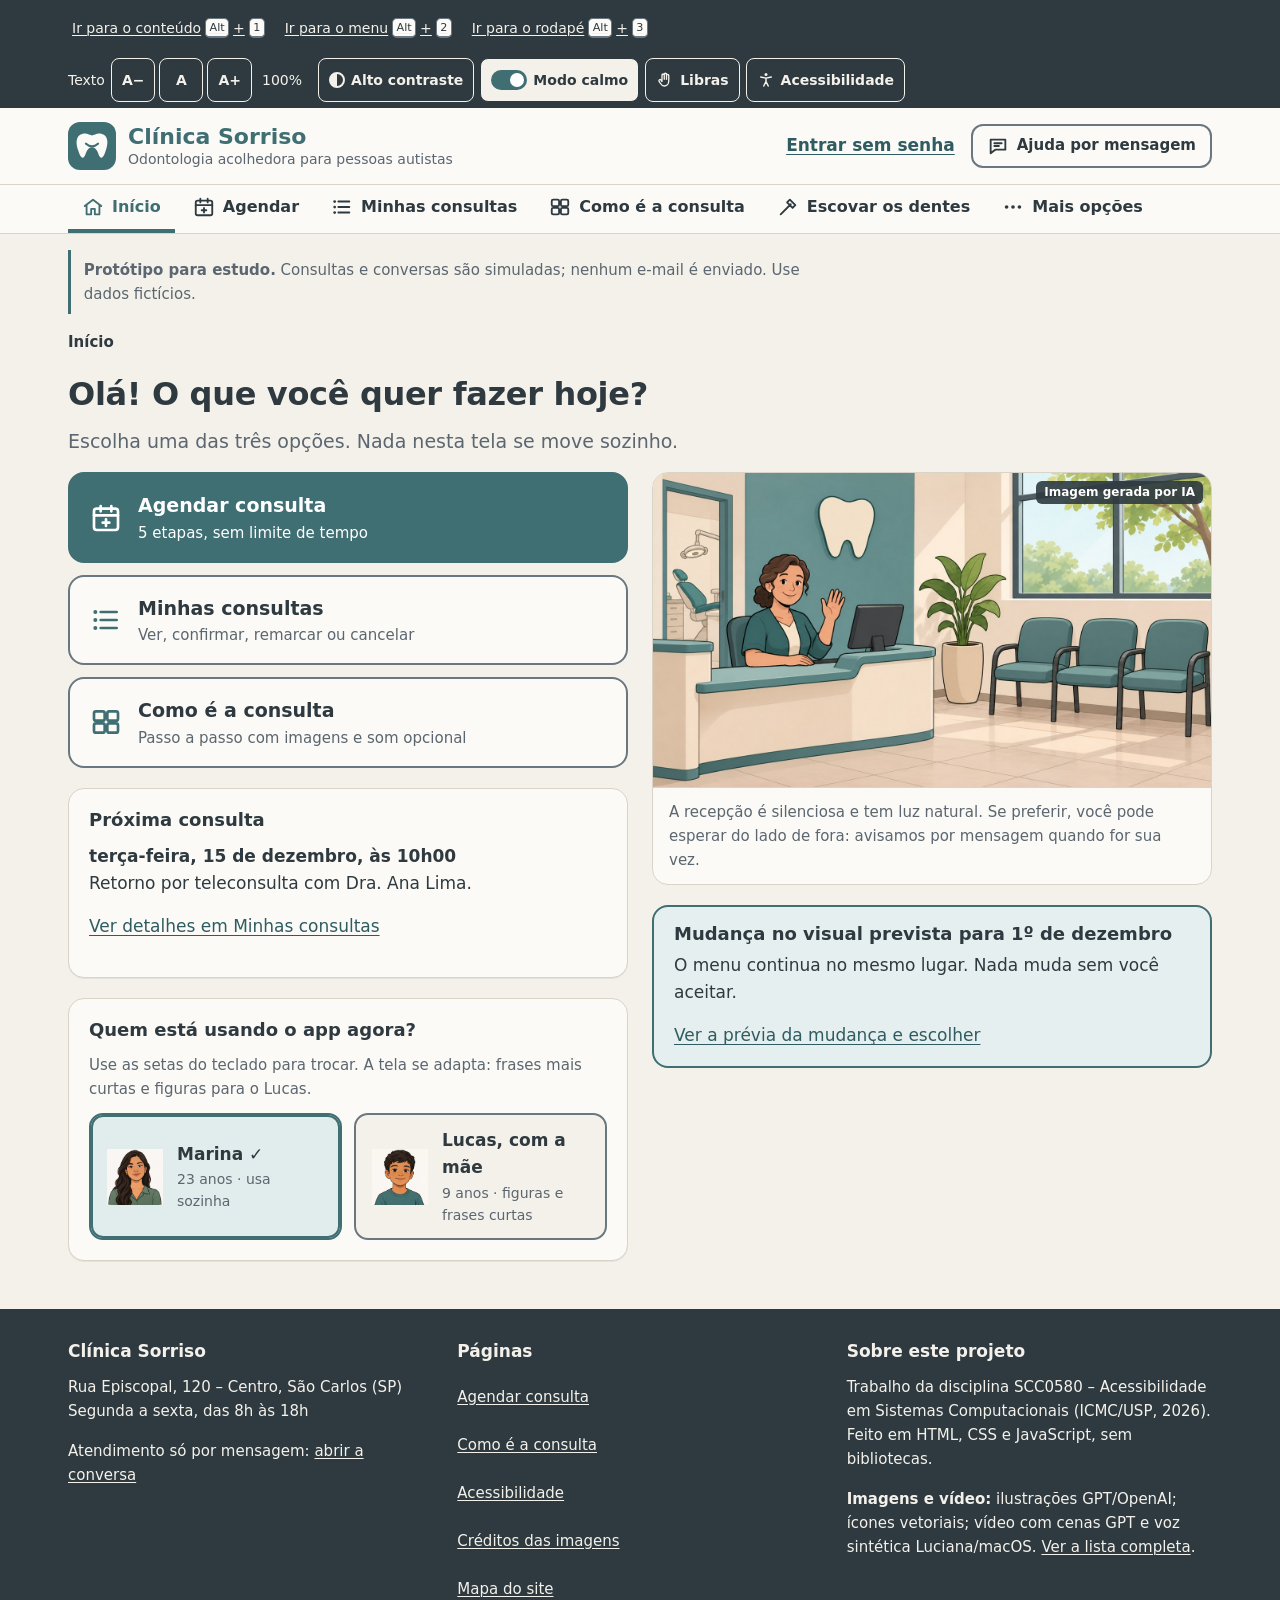
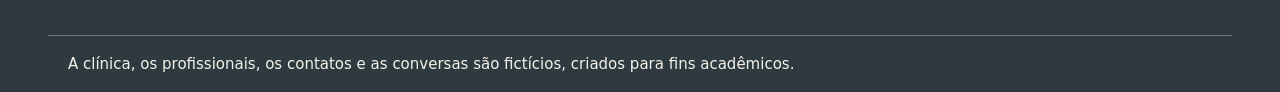
==== commit 066a0f77: "v2: protótipo acessível da Clínica Sorriso para público com TEA Versão 2 do protótipo, com as melhor" ====
--- a/index.html
+++ b/index.html
@@ -7,9 +7,6 @@
 <meta name="description" content="Clínica Sorriso: agende consultas odontológicas, prepare-se com histórias sociais e fale com a clínica só por mensagem. Projeto acessível para pessoas autistas.">
 <meta name="theme-color" content="#3F6E73">
 <link rel="icon" href="img/logo.svg" type="image/svg+xml">
-<link rel="preconnect" href="https://fonts.googleapis.com">
-<link rel="preconnect" href="https://fonts.gstatic.com" crossorigin>
-<link href="https://fonts.googleapis.com/css2?family=Inter:wght@400;500;600;700;800&amp;display=swap" rel="stylesheet">
 <link rel="stylesheet" href="css/estilo.css">
 <script>
 /* Aplica as preferências salvas antes de desenhar a página (evita "piscar" de tema/tamanho). */
@@ -19,6 +16,7 @@
 </script>
 </head>
 <body>
+<noscript><p class="largura aviso">Este protótipo precisa de JavaScript para os agendamentos e as preferências. Ative JavaScript para continuar.</p></noscript>
 
 <!-- Ícones (decorativos, sempre acompanhados de texto) -->
 <svg class="sprite" aria-hidden="true" focusable="false">
@@ -131,9 +129,11 @@
 <!-- ============================= CONTEÚDO ============================= -->
 <main id="conteudo" tabindex="-1">
   <div class="largura">
+    <p class="demo-nota"><strong>Protótipo para estudo.</strong> Consultas e conversas são simuladas; nenhum e-mail é enviado. Use dados fictícios.</p>
     <nav class="trilha" aria-label="Você está aqui">
       <ol id="trilha-lista"></ol>
     </nav>
+    <p class="mensagem-geral" id="storage-aviso" role="status" hidden></p>
     <p class="mensagem-geral" id="mensagem-geral" role="status" aria-live="polite"></p>
 
     <!-- ===================== INÍCIO ===================== -->
@@ -151,7 +151,7 @@
           <ul class="acoes" aria-label="Ações principais">
             <li class="txt-marina"><a class="acao acao--prim" href="#/agendar"><svg class="ico" aria-hidden="true"><use href="#i-agendar"/></svg><span><strong>Agendar consulta</strong><small>5 etapas, sem limite de tempo</small></span></a></li>
             <li class="txt-marina"><a class="acao" href="#/consultas"><svg class="ico" aria-hidden="true"><use href="#i-consultas"/></svg><span><strong>Minhas consultas</strong><small>Ver, confirmar, remarcar ou cancelar</small></span></a></li>
-            <li class="txt-marina"><a class="acao" href="#/como-e"><svg class="ico" aria-hidden="true"><use href="#i-historia"/></svg><span><strong>Como é a consulta</strong><small>Passo a passo com imagens e vídeo sem som</small></span></a></li>
+            <li class="txt-marina"><a class="acao" href="#/como-e"><svg class="ico" aria-hidden="true"><use href="#i-historia"/></svg><span><strong>Como é a consulta</strong><small>Passo a passo com imagens e som opcional</small></span></a></li>
             <li class="txt-lucas"><a class="acao acao--prim" href="#/como-e"><svg class="ico" aria-hidden="true"><use href="#i-historia"/></svg><span><strong>Ver como é a consulta</strong><small>4 passos com figuras</small></span></a></li>
             <li class="txt-lucas"><a class="acao" href="#/atividades"><svg class="ico" aria-hidden="true"><use href="#i-escova"/></svg><span><strong>Escovar os dentes</strong><small>5 passos. Depois acaba.</small></span></a></li>
             <li class="txt-lucas"><a class="acao" href="#/consultas"><svg class="ico" aria-hidden="true"><use href="#i-consultas"/></svg><span><strong>Minha próxima consulta</strong><small>Dia, hora e com quem</small></span></a></li>
@@ -167,11 +167,11 @@
             <p class="dica" id="perfil-dica">Use as setas do teclado para trocar. A tela se adapta: frases mais curtas e figuras para o Lucas.</p>
             <div class="perfis" role="radiogroup" aria-labelledby="t-perfil" aria-describedby="perfil-dica" data-radiogroup="perfil">
               <div role="radio" aria-checked="true" tabindex="0" data-valor="marina" class="perfil">
-                <img src="img/avatar-marina.svg" alt="Avatar da Marina: mulher de cabelo escuro e longo, blusa verde" width="64" height="64">
+                <img src="img/avatar-marina.jpg" alt="Avatar da Marina: mulher de cabelo escuro e longo, blusa verde" width="64" height="64">
                 <span><strong>Marina</strong><small>23 anos · usa sozinha</small></span>
               </div>
               <div role="radio" aria-checked="false" tabindex="-1" data-valor="lucas" class="perfil">
-                <img src="img/avatar-lucas.svg" alt="Avatar do Lucas: menino de cabelo curto e camiseta azul-petróleo" width="64" height="64">
+                <img src="img/avatar-lucas.jpg" alt="Avatar do Lucas: menino de cabelo curto e camiseta azul-petróleo" width="64" height="64">
                 <span><strong>Lucas, com a mãe</strong><small>9 anos · figuras e frases curtas</small></span>
               </div>
             </div>
@@ -181,14 +181,14 @@
         <div class="pilha">
           <figure class="fig">
             <span class="credito">Imagem gerada por IA</span>
-            <img src="img/recepcao.svg" width="960" height="560" alt="Recepção da Clínica Sorriso: recepcionista acenando atrás do balcão, três cadeiras vazias, uma planta e janela com luz suave.">
+            <img src="img/recepcao.jpg" width="960" height="560" alt="Recepção da Clínica Sorriso: recepcionista acenando atrás do balcão, três cadeiras vazias, uma planta e janela com luz suave.">
             <figcaption>A recepção é silenciosa e tem luz natural. Se preferir, você pode esperar do lado de fora: avisamos por mensagem quando for sua vez.</figcaption>
           </figure>
-          <aside class="aviso aviso--info" aria-labelledby="t-novid-curto">
+          <section class="aviso aviso--info" aria-labelledby="t-novid-curto">
             <h2 id="t-novid-curto" class="aviso__tit">Mudança no visual prevista para 1º de dezembro</h2>
             <p>O menu continua no mesmo lugar. Nada muda sem você aceitar.</p>
             <p><a href="#/novidades">Ver a prévia da mudança e escolher</a></p>
-          </aside>
+          </section>
         </div>
       </div>
     </section>
@@ -272,15 +272,15 @@
             <legend>Com qual profissional? <span class="obrig">(obrigatório)</span></legend>
             <div class="profs">
               <div class="prof">
-                <img src="img/dra-ana.svg" width="320" height="320" alt="Retrato ilustrado da Dra. Ana Lima: mulher de óculos, cabelo castanho preso e jaleco branco.">
+                <img src="img/dra-ana.jpg" width="320" height="320" alt="Retrato fictício da Dra. Ana Lima, de cabelo escuro curto e jaleco branco.">
                 <label class="opcao opcao--prof"><input type="radio" name="prof" value="ana"><span><strong>Dra. Ana Lima</strong><small>Clínica geral · atende adultos e adolescentes autistas há 8 anos · avisa antes de cada etapa</small></span></label>
               </div>
               <div class="prof">
-                <img src="img/dr-rafael.svg" width="320" height="320" alt="Retrato ilustrado do Dr. Rafael Souza: homem negro de cabelo cacheado, barba curta e jaleco branco.">
+                <img src="img/dr-rafael.jpg" width="320" height="320" alt="Retrato ilustrado do Dr. Rafael Souza: homem negro de cabelo cacheado, barba curta e jaleco branco.">
                 <label class="opcao opcao--prof"><input type="radio" name="prof" value="rafael"><span><strong>Dr. Rafael Souza</strong><small>Odontopediatria · crianças até 14 anos · deixa a criança tocar nos instrumentos antes</small></span></label>
               </div>
               <div class="prof">
-                <img src="img/dra-helena.svg" width="320" height="320" alt="Retrato ilustrado da Dra. Helena Prado: mulher de cabelo longo e claro e jaleco branco.">
+                <img src="img/dra-helena.jpg" width="320" height="320" alt="Retrato fictício da Dra. Helena Prado, de cabelo castanho preso e jaleco branco.">
                 <label class="opcao opcao--prof"><input type="radio" name="prof" value="helena"><span><strong>Dra. Helena Prado</strong><small>Ortodontia (aparelhos) · atende em horários de pouco movimento</small></span></label>
               </div>
             </div>
@@ -370,8 +370,8 @@
             <p class="erro" id="erro-avisos" hidden></p>
           </fieldset>
           <div class="campo">
-            <label class="opcao opcao--check opcao--solta" id="g-lgpd"><input type="checkbox" id="lgpd" name="lgpd" aria-describedby="lgpd-dica erro-lgpd"><span>Concordo que a Clínica Sorriso use estes dados só para marcar e lembrar a consulta.</span></label>
-            <p class="dica" id="lgpd-dica">Seus dados não são vendidos nem usados para propaganda (Lei Geral de Proteção de Dados).</p>
+            <label class="opcao opcao--check opcao--solta" id="g-lgpd"><input type="checkbox" id="lgpd" name="lgpd" aria-describedby="lgpd-dica erro-lgpd"><span>Entendo que os dados fictícios ficam salvos neste navegador para simular a consulta.</span></label>
+            <p class="dica" id="lgpd-dica">Este protótipo não envia o formulário à clínica. Para apagar os dados salvos, use Preferências → Apagar dados de demonstração.</p>
             <p class="erro" id="erro-lgpd" hidden></p>
           </div>
         </div>
@@ -385,7 +385,7 @@
             <h3 class="aviso__tit">O que acontece quando você tocar em “Confirmar agendamento”</h3>
             <ol>
               <li>A consulta fica marcada e aparece em “Minhas consultas”.</li>
-              <li>Você recebe um resumo pelos canais que escolheu.</li>
+              <li>Nesta demonstração, o resumo aparece na tela. Nenhuma mensagem é enviada.</li>
               <li>Você pode remarcar ou cancelar até 24 horas antes, sem custo e sem precisar ligar.</li>
             </ol>
           </div>
@@ -404,7 +404,7 @@
       <div class="confirmado">
         <figure class="fig fig--peq">
           <span class="credito">Imagem gerada por IA</span>
-          <img src="img/confirmado.svg" width="520" height="360" alt="Calendário com um grande sinal verde de confirmado.">
+          <img src="img/confirmado.jpg" width="520" height="360" alt="Calendário com um grande sinal verde de confirmado.">
         </figure>
         <div>
           <h1 id="t-confirmado" tabindex="-1">Pronto! Sua consulta está marcada</h1>
@@ -430,7 +430,7 @@
         <div class="grade-2 grade-2--meio">
           <figure class="fig">
             <span class="credito">Imagem gerada por IA</span>
-            <img src="img/fachada.svg" width="960" height="520" alt="Fachada térrea da Clínica Sorriso, número 120, com porta de vidro, rampa com corrimão, placa de acessibilidade e uma árvore na calçada.">
+            <img src="img/fachada.jpg" width="960" height="520" alt="Fachada térrea da Clínica Sorriso, número 120, com porta de vidro, rampa com corrimão, placa de acessibilidade e uma árvore na calçada.">
           </figure>
           <div>
             <p><strong>Endereço:</strong> Rua Episcopal, 120 – Centro, São Carlos (SP). Prédio térreo, com rampa.</p>
@@ -475,7 +475,7 @@
           <div class="historia" id="historia">
             <p class="historia__cont" id="historia-cont" aria-live="polite">Passo 1 de 4</p>
             <div class="historia__palco">
-              <img id="historia-img" src="img/picto-1-chegar.svg" width="240" height="240" alt="">
+              <img id="historia-img" src="img/picto-1-chegar.jpg" width="240" height="240" alt="">
               <div>
                 <h2 id="historia-tit" class="historia__tit"></h2>
                 <p id="historia-txt" class="historia__txt"></p>
@@ -500,9 +500,10 @@
               Seu navegador não mostra vídeos. Leia a transcrição abaixo.
             </video>
           </div>
-          <p id="video-desc" class="dica">O vídeo não começa sozinho e não tem som. Ele dura 32 segundos. As legendas já vêm ligadas. Use os controles do vídeo para tocar, pausar, voltar e ver em tela cheia.</p>
+          <p id="video-desc" class="dica">O vídeo não começa sozinho e inicia com o som desligado. Ele dura 63 segundos. Para ouvir a descrição das cenas, ative a narração. As legendas já vêm ligadas. Use os controles do vídeo para tocar, pausar, voltar e ver em tela cheia.</p>
           <div class="video-controles" role="group" aria-label="Controles extras do vídeo">
             <button type="button" class="btn btn--sec btn--peq" id="vid-play">Tocar o vídeo</button>
+            <button type="button" class="btn btn--sec btn--peq" id="vid-narracao" aria-pressed="false">Narração desligada</button>
             <button type="button" class="btn btn--sec btn--peq" id="vid-voltar">Voltar 5 segundos</button>
             <button type="button" class="btn btn--sec btn--peq" id="vid-legenda" aria-pressed="true">Legendas ligadas</button>
             <label class="vel">Velocidade
@@ -512,23 +513,14 @@
               </select>
             </label>
           </div>
-          <details class="transcricao">
-            <summary>Ler a transcrição completa do vídeo, com a descrição das imagens</summary>
-            <ol>
-              <li><strong>Abertura (0 a 4 s).</strong> Um dente sorridente e o título “Como é uma consulta no dentista. São 4 passos.”</li>
-              <li><strong>Passo 1 (4 a 11 s).</strong> Imagem: Lucas e a mãe em pé na recepção, ao lado de três cadeiras; um relógio na parede. Texto: “Você chega com sua mãe e fala seu nome na recepção. Depois, você espera sentado. A espera dura cerca de 10 minutos.”</li>
-              <li><strong>Passo 2 (11 a 18 s).</strong> Imagem: Lucas sentado na cadeira do dentista; a Dra. Ana acena e um balão diz “Vou deitar a cadeira”. Texto: “Você senta na cadeira. A Dra. Ana avisa antes de deitar a cadeira um pouco para trás.”</li>
-              <li><strong>Passo 3 (18 a 25 s).</strong> Imagem: uma luz acesa sobre Lucas, que usa óculos escuros; um balão diz “A luz é forte e não esquenta”. Texto: “Uma luz forte acende em cima de você. Ela não esquenta. Você pode usar óculos escuros e fones abafadores.”</li>
-              <li><strong>Passo 4 (25 a 32 s).</strong> Imagem: Lucas acena ao lado da mãe, perto de uma casa; um balão diz “Acabou!”. Texto: “A Dra. Ana diz: acabou! Você levanta e vai para casa com sua mãe.”</li>
-            </ol>
-          </details>
+          <details class="transcricao"><summary>Ler a transcrição completa do vídeo, com a descrição das imagens</summary><ol><li><strong>0 a 17 segundos.</strong> Passo 1. Chegar e esperar. Lucas, um menino de cabelo escuro e camiseta verde, chega à recepção com a mãe. A recepcionista os recebe. Você pode falar seu nome ou mostrá-lo por escrito e esperar com seu acompanhante.</li><li><strong>17 a 32 segundos.</strong> Passo 2. Sentar na cadeira. Lucas está sentado na cadeira odontológica verde, com a mãe ao lado. A dentista avisa antes de inclinar a cadeira. Você pode pedir uma pausa a qualquer momento.</li><li><strong>32 a 48 segundos.</strong> Passo 3. A luz acende. Lucas usa óculos escuros na cadeira. A dentista mostra a luminária acima dele. Você pode combinar o uso de óculos escuros e de fones abafadores antes do atendimento.</li><li><strong>48 a 63 segundos.</strong> Passo 4. Acabou. Lucas e a mãe caminham de mãos dadas em direção a uma casa. A dentista avisa quando a consulta termina. Você pega suas coisas e vai para casa com seu acompanhante.</li></ol></details>
         </div>
 
         <div role="tabpanel" id="painel-sala" aria-labelledby="aba-sala" tabindex="-1" hidden>
           <div class="grade-2 grade-2--meio">
             <figure class="fig">
               <span class="credito">Imagem gerada por IA</span>
-              <img src="img/sala-atendimento.svg" width="960" height="560" alt="Sala 3 de atendimento: cadeira odontológica reclinável azul-petróleo, luminária desligada, armário claro e janela com persiana.">
+              <img src="img/sala-atendimento.jpg" width="960" height="560" alt="Sala ilustrada com cadeira odontológica azul-petróleo, luminária desligada, armário claro e janela.">
               <figcaption>Sala 3, no térreo. A janela tem persiana para diminuir a luz.</figcaption>
             </figure>
             <div>
@@ -544,7 +536,7 @@
           <div class="grade-2 grade-2--meio">
             <figure class="fig">
               <span class="credito">Imagem gerada por IA</span>
-              <img src="img/kit-sensorial.svg" width="900" height="500" alt="Kit sensorial sobre uma mesa: fones abafadores de ruído, óculos escuros, bolinha de apertar e garrafa de água, cada um com seu nome escrito embaixo.">
+              <img src="img/kit-sensorial.jpg" width="900" height="500" alt="Kit sensorial sobre uma mesa: fones abafadores de ruído, óculos escuros e bolinha de apertar.">
             </figure>
             <div>
               <h2>Kit sensorial da clínica</h2>
@@ -553,7 +545,7 @@
                 <li><strong>Fones abafadores:</strong> diminuem o barulho do motor.</li>
                 <li><strong>Óculos escuros:</strong> para a luz forte.</li>
                 <li><strong>Bolinha de apertar:</strong> para as mãos.</li>
-                <li><strong>Água:</strong> para enxaguar a boca quando quiser.</li>
+                
               </ul>
             </div>
           </div>
@@ -563,7 +555,7 @@
 
     <!-- ===================== TELECONSULTA ===================== -->
     <section class="vista" data-rota="teleconsulta" aria-labelledby="t-tele" hidden>
-      <h1 id="t-tele" tabindex="-1">Teleconsulta</h1>
+      <h1 id="t-tele" tabindex="-1">Teleconsulta</h1><p class="aviso">Demonstração por texto. As opções de câmera, áudio e legendas representam preferências; não há transmissão de som ou imagem.</p>
       <div id="tele-preparo">
         <div class="grade-2">
           <div>
@@ -590,7 +582,7 @@
           <div>
             <figure class="fig">
               <span class="credito">Imagem gerada por IA</span>
-              <img src="img/teleconsulta.svg" width="960" height="540" alt="Mulher sentada diante de um notebook em teleconsulta por mensagens de texto; o ícone da câmera está riscado e uma placa diz Câmera desligada.">
+              <img src="img/teleconsulta.jpg" width="960" height="540" alt="Mulher usando um notebook para conversar por mensagens de texto, sem imagem de câmera.">
             </figure>
             <div class="cartao">
               <h2 class="cartao__tit">O que vai acontecer</h2>
@@ -642,15 +634,16 @@
       <h1 id="t-ativ" tabindex="-1">Escovar os dentes</h1>
       <p class="lead">São 5 passos. Cada passo tem um tempo. Quando o último passo acaba, a atividade acaba. Não tem compras, prêmio-surpresa nem propaganda.</p>
       <div class="tempo-tela">
-        <span id="tempo-tela-rot">Tempo de tela combinado com a mãe hoje: 15 minutos. Já usados: 4 minutos.</span>
-        <div class="barra" role="progressbar" aria-labelledby="tempo-tela-rot" aria-valuemin="0" aria-valuemax="15" aria-valuenow="4" aria-valuetext="4 de 15 minutos usados"><span style="width:26.6%"></span></div>
-      </div>
-
+        <span id="tempo-tela-rot">Tempo de atividade nesta sessão: 0 minutos. Referência combinada com o responsável: 15 minutos.</span>
+        <div class="barra" role="progressbar" aria-labelledby="tempo-tela-rot" aria-valuemin="0" aria-valuemax="15" aria-valuenow="0" aria-valuetext="0 de 15 minutos usados"><span style="width:0%"></span></div>
+      </div>
+
+      <p class="dica">Sequência ilustrativa: combine a técnica e o tempo de escovação com seu dentista. O temporizador demonstra a interação e não prescreve a duração do cuidado.</p>
       <div class="ativ" id="ativ">
         <div class="ativ__painel">
           <p class="ativ__agora" id="ativ-agora" aria-live="polite"></p>
           <div class="ativ__centro">
-            <img id="ativ-img" src="img/escova-1-molhar.svg" width="240" height="240" alt="">
+            <img id="ativ-img" src="img/escova-1-molhar.jpg" width="240" height="240" alt="">
             <div class="relogio" aria-hidden="true"><svg viewBox="0 0 120 120"><circle cx="60" cy="60" r="52" class="relogio__fundo"/><circle cx="60" cy="60" r="52" class="relogio__arco" id="relogio-arco" pathLength="100"/></svg><span id="relogio-num">30</span></div>
           </div>
           <p class="ativ__timer" role="timer" aria-live="off" id="ativ-timer">Faltam 30 segundos neste passo.</p>
@@ -673,7 +666,7 @@
       <div class="ativ-fim" id="ativ-fim" hidden>
         <figure class="fig fig--peq">
           <span class="credito">Imagem gerada por IA</span>
-          <img src="img/dente-feliz.svg" width="520" height="360" alt="Dente sorridente e limpo, com dois pequenos brilhos.">
+          <img src="img/dente-feliz.jpg" width="520" height="360" alt="Dente sorridente e limpo, com dois pequenos brilhos.">
         </figure>
         <div>
           <h2 tabindex="-1" id="t-ativ-fim">Acabou! Você escovou os dentes.</h2>
@@ -689,7 +682,7 @@
 
     <!-- ===================== AJUDA ===================== -->
     <section class="vista" data-rota="ajuda" aria-labelledby="t-ajuda" hidden>
-      <h1 id="t-ajuda" tabindex="-1">Ajuda por mensagem</h1>
+      <h1 id="t-ajuda" tabindex="-1">Ajuda por mensagem</h1><p class="aviso">Esta é uma simulação do atendimento humano proposto. As respostas são automáticas e não chegam a uma pessoa.</p>
       <p class="lead">Você fala com uma pessoa da recepção, por escrito. Nenhum atendimento exige ligação ou menu de voz.</p>
       <div class="grade-2">
         <section class="cartao" aria-labelledby="t-chat">
@@ -716,7 +709,7 @@
         <div class="pilha">
           <figure class="fig">
             <span class="credito">Imagem gerada por IA</span>
-            <img src="img/ajuda-texto.svg" width="800" height="480" alt="Atendente com fone de ouvido e uma paciente conversando por mensagens de texto em um celular, sem ligação telefônica.">
+            <img src="img/ajuda-texto.jpg" width="800" height="480" alt="Atendente e paciente trocam mensagens escritas usando dispositivos, sem ligação telefônica.">
           </figure>
           <section class="cartao" aria-labelledby="t-faq">
             <h2 id="t-faq" class="cartao__tit">Perguntas frequentes</h2>
@@ -736,7 +729,7 @@
 
     <!-- ===================== NOVIDADES ===================== -->
     <section class="vista" data-rota="novidades" aria-labelledby="t-novid" hidden>
-      <h1 id="t-novid" tabindex="-1">Novidades do app</h1>
+      <p class="aviso">Prévia de estudo: a escolha fica salva, mas esta versão não instala uma nova interface automaticamente.</p><h1 id="t-novid" tabindex="-1">Novidades do app</h1>
       <div class="aviso aviso--info">
         <h2 class="aviso__tit">Mudança prevista para 1º de dezembro de 2026</h2>
         <p>Avisamos com antecedência para você se preparar. <strong>Nada muda sem você aceitar.</strong></p>
@@ -744,12 +737,12 @@
       <div class="grade-2">
         <figure class="fig">
           <span class="credito">Imagem gerada por IA</span>
-          <img src="img/visual-atual.svg" width="480" height="390" alt="Miniatura do visual atual: três botões empilhados e, embaixo, a barra Início, Consultas, Ajuda e Ajustes.">
+          <img src="img/visual-atual.jpg" width="480" height="390" alt="Ilustração conceitual do visual atual: três botões empilhados e quatro ícones de navegação embaixo.">
           <figcaption><strong>Como é hoje.</strong></figcaption>
         </figure>
         <figure class="fig">
           <span class="credito">Imagem gerada por IA</span>
-          <img src="img/visual-novo.svg" width="480" height="390" alt="Miniatura do novo visual: os mesmos três botões, agora mais altos e com ícones, um lembrete de escovação e a mesma barra de navegação embaixo.">
+          <img src="img/visual-novo.jpg" width="480" height="390" alt="Ilustração conceitual do novo visual: os mesmos três botões, agora mais altos e com ícones, um lembrete de escovação e quatro ícones de navegação embaixo.">
           <figcaption><strong>Como vai ficar.</strong></figcaption>
         </figure>
       </div>
@@ -817,6 +810,7 @@
           <p>Deixa abertas só as telas “Como é a consulta” e “Escovar os dentes”. Para sair, um adulto digita um PIN de 4 números.</p>
           <button type="button" class="interruptor" role="switch" aria-checked="false" id="sw-bloqueio"><span><strong>Modo bloqueado</strong><small id="bloq-estado">Desligado</small></span><span class="sw" aria-hidden="true"></span></button>
         </section>
+        <section class="cartao"><h2>Dados da demonstração</h2><p>Apague consultas, conversas, cadastro e preferências salvos neste navegador.</p><button type="button" class="btn btn--sec" id="btn-apagar-dados">Apagar dados de demonstração</button></section>
         <section class="cartao" aria-labelledby="t-restaurar">
           <h2 id="t-restaurar" class="cartao__tit">Voltar ao começo</h2>
           <p>Volta todas as preferências ao padrão. Suas consultas não são apagadas.</p>
@@ -856,7 +850,7 @@
     <!-- ===================== ACESSIBILIDADE ===================== -->
     <section class="vista vista--texto" data-rota="acessibilidade" aria-labelledby="t-acess" hidden>
       <h1 id="t-acess" tabindex="-1">Acessibilidade deste site</h1>
-      <p class="lead">Este site foi feito para pessoas autistas e seus responsáveis, e também para pessoas idosas. Ele segue a WCAG 2.2 (nível AA), a ABNT NBR 17225:2025, as recomendações do W3C para acessibilidade cognitiva (COGA) e as diretrizes AASPIRE para usuários autistas.</p>
+      <p class="lead">Este site foi feito para pessoas autistas e seus responsáveis, e também para pessoas idosas. Seu desenvolvimento usa como referências a WCAG 2.2 (nível AA), a ABNT NBR 17225:2025, as recomendações do W3C para acessibilidade cognitiva (COGA) e as diretrizes AASPIRE para usuários autistas.</p>
 
       <h2>Recursos disponíveis</h2>
       <ul class="lista-check">
@@ -919,10 +913,11 @@
         </table>
       </div>
 
-      <h2>Limitações conhecidas</h2>
+      <p>Os níveis de uso acima são objetivos de projeto, ainda sujeitos a avaliação com usuários autistas, pessoas idosas e tecnologias assistivas. Não constituem certificação de conformidade integral.</p>
+      <p><a href="docs/relatorio.html">Ler o relatório de revisão e a matriz da ABNT em HTML</a> · <a href="docs/relatorio-acessibilidade.pdf">Baixar o relatório complementar (PDF)</a></p><h2>Limitações conhecidas</h2>
       <ul>
         <li>O VLibras depende do serviço do Governo Federal; sem internet, o botão “Libras” avisa que não carregou.</li>
-        <li>O vídeo não tem áudio por escolha de projeto (hipersensibilidade auditiva). A transcrição completa, com a descrição das imagens, substitui a audiodescrição.</li>
+        <li>O vídeo começa mudo e oferece narração descritiva opcional, legendas e transcrição. A qualidade da descrição e das traduções do VLibras deve ser validada com usuários.</li>
         <li>A clínica, os profissionais, os telefones e os e-mails são fictícios. As conversas são simuladas.</li>
       </ul>
       <p>Encontrou uma barreira? <a href="#/ajuda">Conte para nós por mensagem</a>.</p>
@@ -931,7 +926,7 @@
     <!-- ===================== CRÉDITOS ===================== -->
     <section class="vista vista--texto" data-rota="creditos" aria-labelledby="t-cred" hidden>
       <h1 id="t-cred" tabindex="-1">Créditos das imagens e do vídeo</h1>
-      <p class="lead">Todas as imagens e o vídeo deste site são ilustrações originais geradas por IA (Claude Opus 5.5, da Anthropic), escritas como código vetorial SVG em novembro de 2026, seguindo a paleta do protótipo no Figma. Nenhuma imagem se repete. O canto superior direito de cada imagem também indica a origem.</p>
+      <p class="lead">As ilustrações foram recriadas com o gerador de imagens GPT da OpenAI em novembro de 2026. O logotipo e os ícones são vetoriais. O vídeo foi remontado com as quatro cenas GPT e narração descritiva sintética em português (voz Luciana do macOS), disponível por escolha do usuário. As pessoas e os ambientes ilustrados são fictícios. Os prompts completos constam da documentação complementar.</p>
       <div class="tabela-rolagem">
         <table>
           <caption>Lista de imagens e onde aparecem</caption>
@@ -1006,7 +1001,7 @@
     <section aria-labelledby="r-sobre">
       <h2 id="r-sobre">Sobre este projeto</h2>
       <p>Trabalho da disciplina SCC0580 – Acessibilidade em Sistemas Computacionais (ICMC/USP, 2026). Feito em HTML, CSS e JavaScript, sem bibliotecas.</p>
-      <p><strong>Imagens e vídeo:</strong> ilustrações geradas por IA (Claude Opus 5.5, Anthropic). <a href="#/creditos">Ver a lista completa</a>.</p>
+      <p><strong>Imagens e vídeo:</strong> ilustrações GPT/OpenAI; ícones vetoriais; vídeo com cenas GPT e voz sintética Luciana/macOS. <a href="#/creditos">Ver a lista completa</a>.</p>
     </section>
   </div>
   <p class="largura rodape__fim">A clínica, os profissionais, os contatos e as conversas são fictícios, criados para fins acadêmicos.</p>
@@ -1050,12 +1045,13 @@
   </div>
 </dialog>
 
+<dialog class="dialogo" id="dlg-apagar" aria-labelledby="dlg-apagar-tit"><h2 id="dlg-apagar-tit">Apagar os dados salvos?</h2><p>Isso remove as consultas e conversas de demonstração e restaura as preferências neste navegador.</p><div class="botoes"><button type="button" class="btn btn--sec" data-fechar>Não, manter os dados</button><button type="button" class="btn btn--prim" id="confirmar-apagar">Sim, apagar os dados</button></div></dialog>
 <!-- VLibras (Governo Federal) -->
 <div vw class="enabled">
   <div vw-access-button class="active"></div>
   <div vw-plugin-wrapper><div class="vw-plugin-top-wrapper"></div></div>
 </div>
-<script src="https://vlibras.gov.br/app/vlibras-plugin.js" defer></script>
+<script id="vlibras-script" src="https://vlibras.gov.br/app/vlibras-plugin.js" async></script>
 <script src="js/app.js" defer></script>
 </body>
 </html>
--- a/css/estilo.css
+++ b/css/estilo.css
@@ -213,6 +213,26 @@
 
 .fig { position: relative; margin: 0; background: var(--superficie); border: 1px solid var(--borda); border-radius: 1rem; overflow: hidden; }
 .fig img { width: 100%; }
+body { overflow-wrap: anywhere; }
+main p { max-width: 80ch; }
+main *, .marca-linha > *, .ferramentas > * { min-width: 0; }
+button, .btn, input, select, textarea { max-width: 100%; white-space: normal; }
+.etapas, .perfis, .canais, .opcoes, .botoes { flex-wrap: wrap; }
+.tabela-rolagem { max-width: 100%; overflow-x: auto; }
+.opcoes--cartao { grid-template-columns: repeat(auto-fit, minmax(min(14rem, 100%), 1fr)); }
+.opcoes--linha { grid-template-columns: repeat(auto-fit, minmax(min(9rem, 100%), 1fr)); }
+.submenu { min-width: min(16rem, calc(100vw - 1rem)); }
+.ativ__centro img { max-width: 100%; height: auto; }
+@media (max-width: 30rem) {
+  .perfis, .canais { grid-template-columns: minmax(0, 1fr); }
+  .perfil, .canal, .prof, .interruptor, .acao { flex-wrap: wrap; }
+  .etapas { display: flex; }
+  .etapas li { flex: 1 1 4rem; }
+  .ativ__painel, .cartao, .sala { padding: .75rem; }
+  .largura { padding-left: .75rem; padding-right: .75rem; }
+  .menu__lista > li { min-width: 0; }
+  .ativ__lista li { flex-wrap: wrap; }
+}
 .fig figcaption { padding: .75rem 1rem; font-size: .9375rem; color: var(--texto-2); border-top: 1px solid var(--borda); }
 .fig--peq { max-width: 20rem; }
 .credito {
@@ -459,6 +479,7 @@
 .relogio span { position: absolute; inset: 0; display: grid; place-items: center; font-size: 2.25rem; font-weight: 800; font-variant-numeric: tabular-nums; }
 .ativ__timer { font-weight: 600; margin-top: 1rem; }
 .ativ__depois { color: var(--texto-2); }
+.ativ__painel .vel { display: flex; flex-wrap: wrap; width: fit-content; max-width: 100%; margin-top: 1.25rem; }
 .ativ__lista { list-style: none; margin: 0; padding: 0; display: grid; gap: .5rem; }
 .ativ__lista li { display: flex; align-items: center; gap: .75rem; padding: .5rem .75rem; border: 2px solid var(--borda); border-radius: .875rem; background: var(--superficie); }
 .ativ__lista img { width: 3.5rem; height: 3.5rem; flex: none; }
@@ -569,3 +590,41 @@
   .fonte { flex-wrap: wrap; }
   .marca-linha { padding-top: .5rem; padding-bottom: .5rem; }
 }
+
+/* Revisão: texto longo, imagens e preferências do sistema. */
+.demo-nota { font-size: .9375rem; border-left: 3px solid var(--prim); padding: .5rem .8rem; color: var(--texto-2); }
+img { object-fit: contain; }
+.fig img { width: 100%; }
+button, a, label, dd, td, th { overflow-wrap: anywhere; }
+:focus-visible { outline: 3px solid var(--foco); outline-offset: 4px; }
+@media (prefers-reduced-motion: reduce) {
+  *, *::before, *::after { animation: none !important; transition: none !important; scroll-behavior: auto !important; }
+}
+@media (forced-colors: active) {
+  button, input, select, textarea, .opcao, [role="radio"] { border: 1px solid ButtonText; }
+  [aria-checked="true"], [aria-selected="true"], [aria-current] { outline: 2px solid Highlight; }
+}
+
+/* Refluxo com ampliação do texto em dispositivos estreitos. */
+body { overflow-wrap: anywhere; }
+main p { max-width: 80ch; }
+main *, .marca-linha > *, .ferramentas > * { min-width: 0; }
+button, .btn, input, select, textarea { max-width: 100%; white-space: normal; }
+.tabela-rolagem { max-width: 100%; overflow-x: auto; }
+.perfis, .canais { grid-template-columns: repeat(auto-fit, minmax(min(13rem, 100%), 1fr)); }
+.opcoes--cartao { grid-template-columns: repeat(auto-fit, minmax(min(14rem, 100%), 1fr)); }
+.opcoes--linha { grid-template-columns: repeat(auto-fit, minmax(min(9rem, 100%), 1fr)); }
+.submenu { min-width: min(16rem, calc(100vw - 1rem)); }
+.vel { flex-wrap: wrap; max-width: 100%; }
+.ativ__centro img { max-width: 100%; height: auto; }
+@media (max-width: 30rem) {
+ .perfil, .canal, .prof, .interruptor, .acao { flex-wrap: wrap; }
+ .etapas { display: flex; flex-wrap: wrap; }
+ .etapas li { flex: 1 1 4rem; }
+ .ativ__painel, .cartao, .sala { padding: .75rem; }
+ .largura { padding-left: .75rem; padding-right: .75rem; }
+ .menu__lista > li { min-width: 0; }
+ .ativ__lista li { flex-wrap: wrap; }
+}
+
+@media (max-width: 48rem) { html { scroll-padding-bottom: 7rem; } main :focus { scroll-margin-bottom: 7rem; } }
